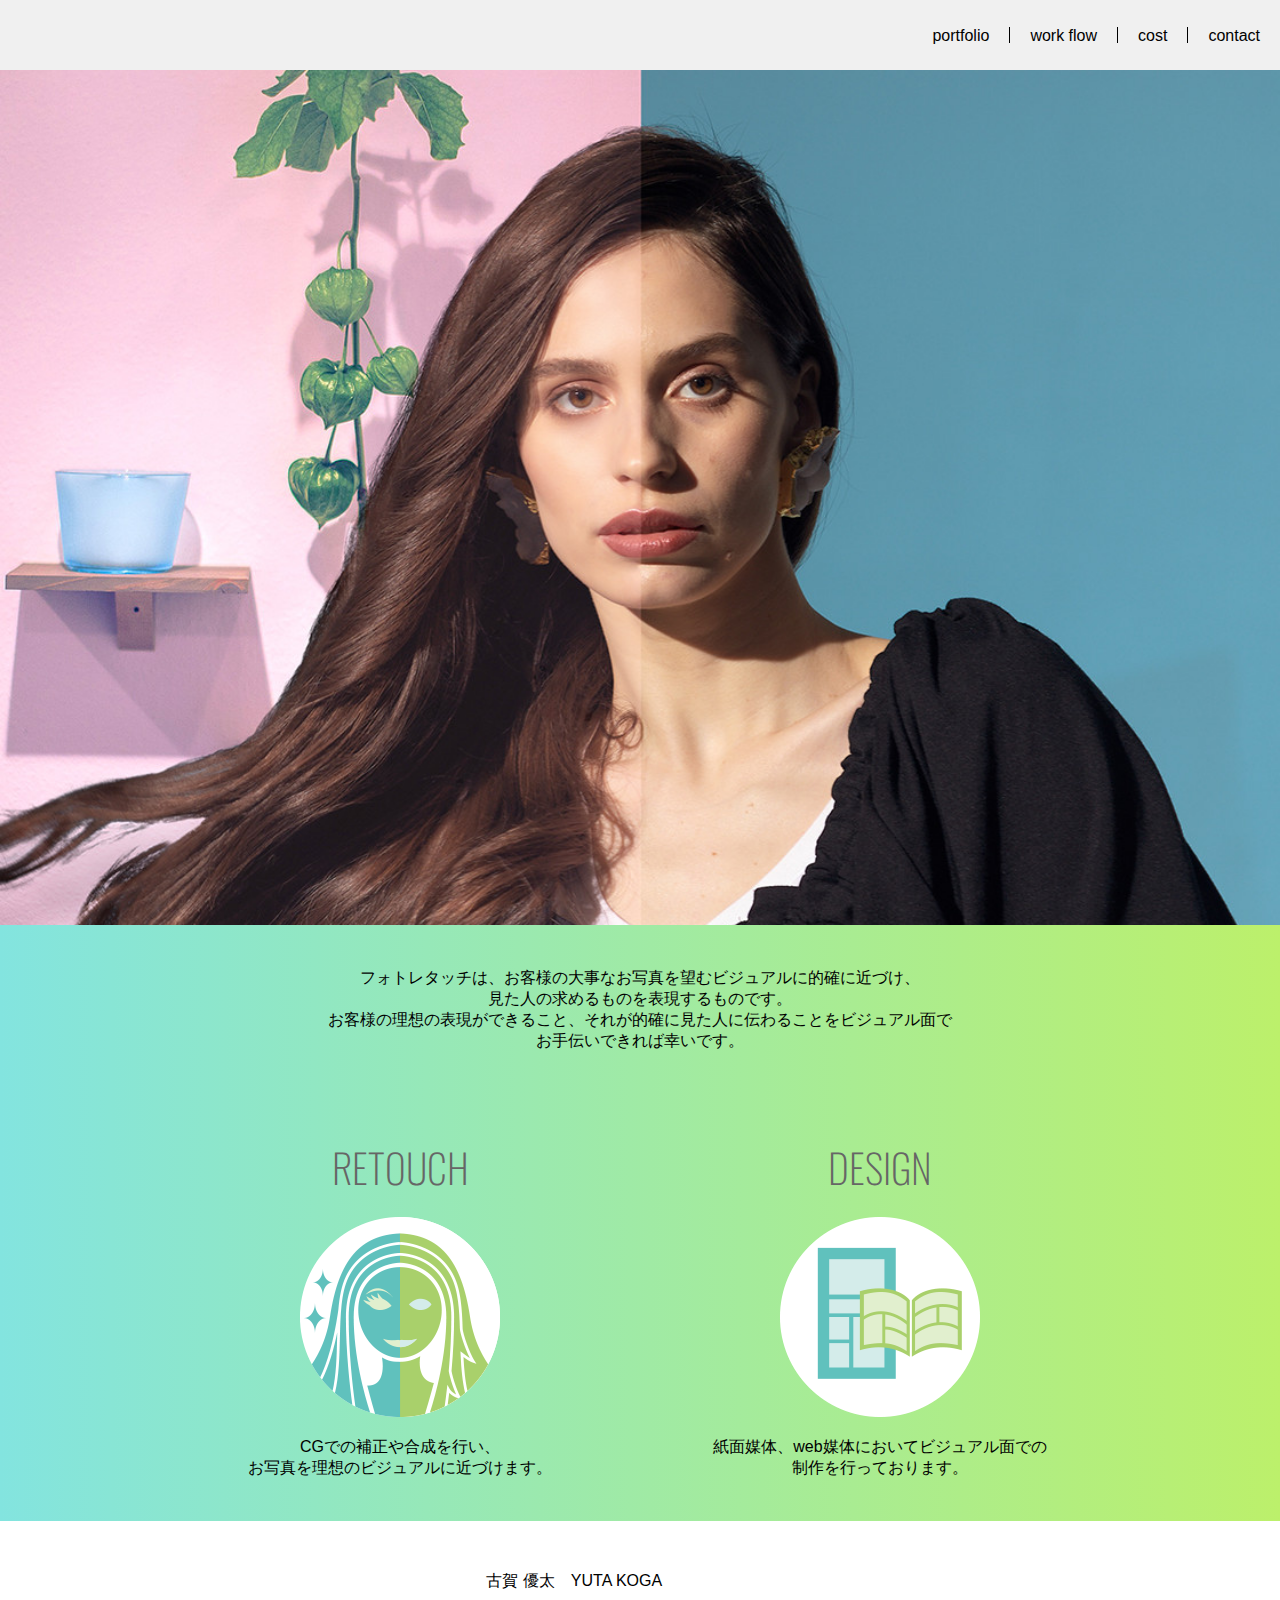
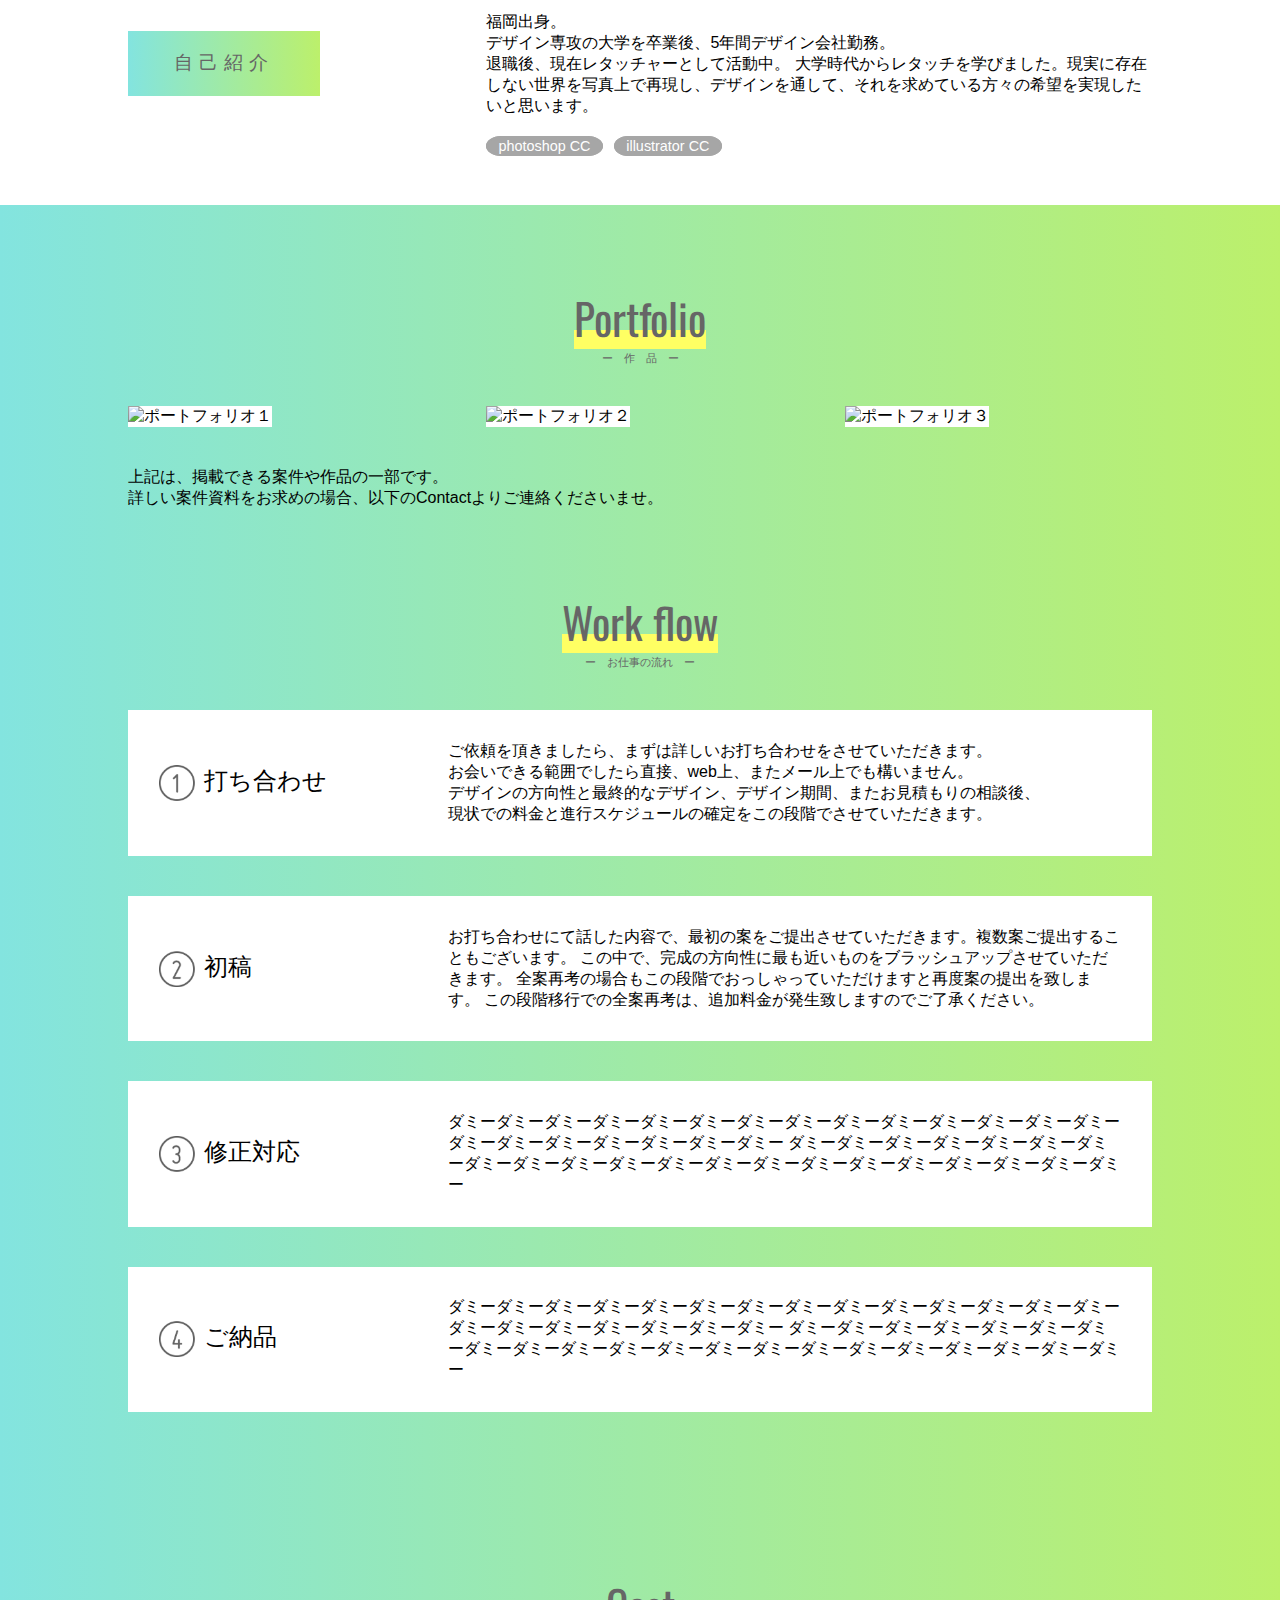
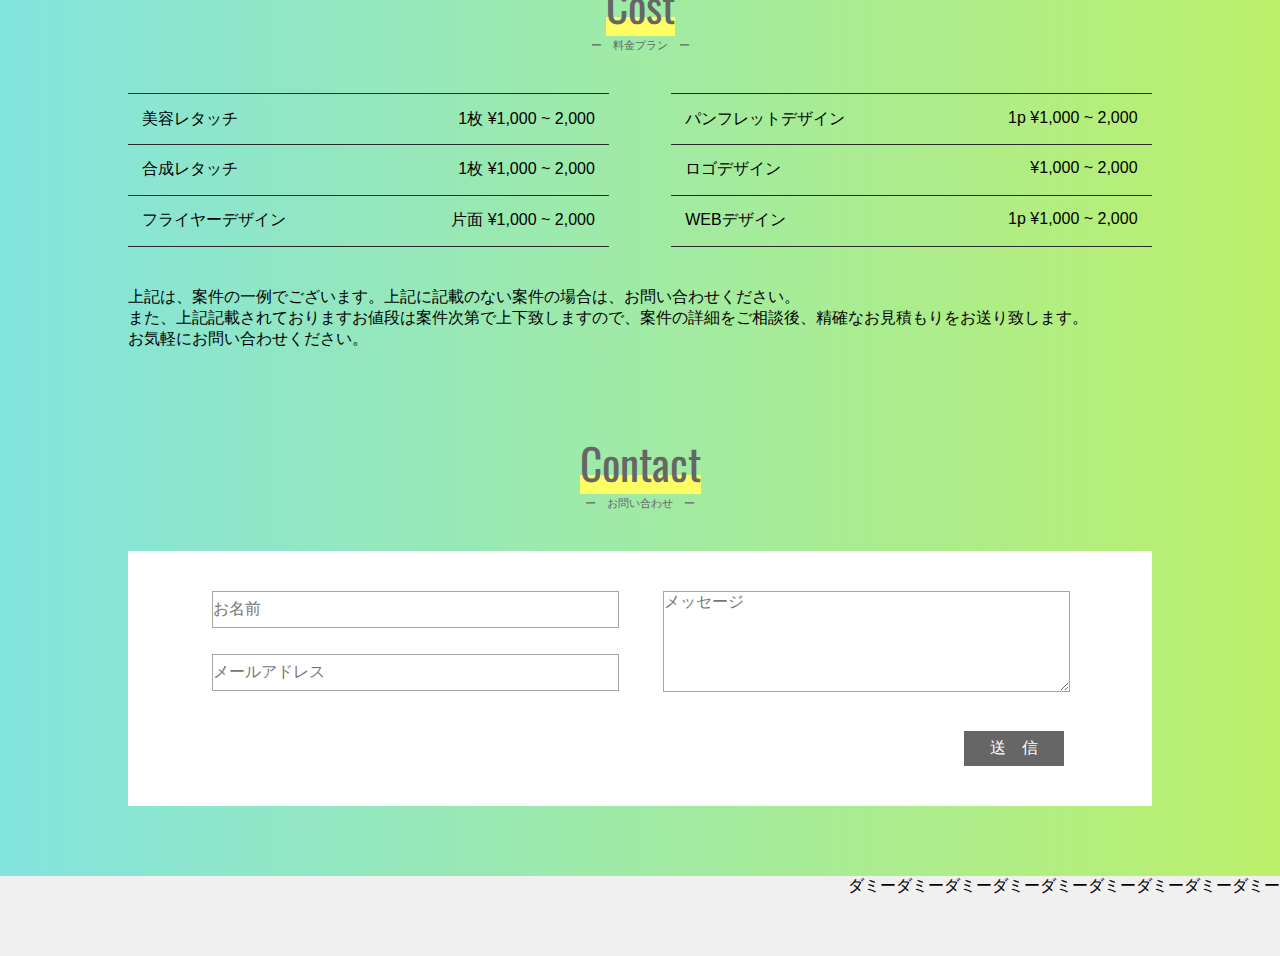
==== design_web_site/index.html @ dbab1c3d "フォントを游ゴシックに変更、丸付き数字を画像に変更" ====
<!DOCTYPE html>
<html lang="en">

<head>
    <meta charset="UTF-8">
    <meta name="viewport" content="width=device-width, initial-scale=1.0">
    <meta http-equiv="X-UA-Compatible" content="ie=edge">
    <meta name="description" content="サイトの説明を入れる">
    <meta name="keywords" content="キーワードをカンマ区切りで">
    <!--CSS-->
    <link rel="stylesheet" type="text/css" href="css/common.css">
    <link rel="stylesheet" type="text/css" href="css/forsp.css" media="(max-width: 735px)">
    <link rel="stylesheet" type="text/css" href="css/forpc.css" media="(min-width: 736px)">
    <!--メールフォーム用CSS-->
    <link rel="stylesheet" type="text/css" href="css/mailform/reset.css" />
    <link rel="stylesheet" type="text/css" href="css/mailform/style.css" />
    <link rel="stylesheet" type="text/css" href="css/mailform/mailform.css" />

    <title>Yuta Koga Design Web Site</title>
</head>

<body>
    <div id="page_box">
        <header>
            <nav>
                <ul>
                    <!--<li><a href="./">TOP</a></li>-->
                    <li><a href="#portfolio">portfolio</a></li>
                    <li><a href="#workflow">work flow</a></li>
                    <li><a href="#cost">cost</a></li>
                    <li><a href="#contact">contact</a></li>
                </ul>
            </nav>
        </header>

        <div id="main_visual">
        </div>

        <main class="contents">
            <div id="about">
                フォトレタッチは、お客様の大事なお写真を<br class="br-sp" />望むビジュアルに的確に近づけ、<br />
                見た人の求めるものを表現するものです。 <br />
                お客様の理想の表現ができること、<br class="br-sp" />それが的確に見た人に伝わることをビジュアル面で<br />
                お手伝いできれば幸いです。
            </div>
            <div id="retouch">
                <div>
                    <h1>RETOUCH</h1>
                    <img class="h2_icon_img" src="./data/img/icon_retouch.png" alt="RETOUCHのアイコンマーク" title="RETOUCH">
                    <p>CGでの補正や合成を行い、<br />お写真を理想のビジュアルに<br class="br-sp" />近づけます。</p>
                </div>
            </div>
            <div id="design">
                <div>
                    <h1>DESIGN</h1>
                    <img class="h2_icon_img" src="./data/img/icon_design.png" alt="DESIGNのアイコンマーク" title="DESIGN">
                    <p>紙面媒体、web媒体において<br class="br-sp" />ビジュアル面での<br />制作を行っております。</p>
                </div>
            </div>
            <div id="self_introduction">
                <div class="likeh2">
                    <h2>自己紹介</h2>
                </div>
                <div class="explanatory_text">
                    <h3>古賀 優太　YUTA KOGA</h3>
                    <p>
                        福岡出身。<br />
                        デザイン専攻の大学を卒業後、5年間デザイン会社勤務。<br />
                        退職後、現在レタッチャーとして活動中。 大学時代からレタッチを学びました。現実に存在しない世界を写真上で再現し、デザインを通して、それを求めている方々の希望を実現したいと思います。
                    </p>
                    <span class="skill">photoshop CC</span>
                    <span class="skill">illustrator CC</span>
                </div>
            </div>
        </main>

        <article class="contents" id="portfolio">
            <h1><span class="marker">Portfolio</span></h1>
            <p class="article_description">ー　作　品　ー</p>

            <div id="portfolio_image">
                <div class="img_box"><img src="./data/img/portfolio/thumbnail/sample.png" alt="ポートフォリオ１" title="ポートフォリオサムネイル１"></div>
                <div class="img_box"><img src="./data/img/portfolio/thumbnail/sample.png" alt="ポートフォリオ２" title="ポートフォリオサムネイル２"></div>
                <div class="img_box"><img src="./data/img/portfolio/thumbnail/sample.png" alt="ポートフォリオ３" title="ポートフォリオサムネイル３"></div>
            </div>

            <p>
                上記は、掲載できる案件や作品の一部です。<br />
                詳しい案件資料をお求めの場合、以下のContactよりご連絡くださいませ。
            </p>
        </article>

        <article class="contents" id="workflow">
            <h1><span class="marker">Work flow</span></h1>
            <p class="article_description">ー　お仕事の流れ　ー</p>

            <dl>
                <div class="work_flow_stage">
                    <dd><img src="./data/img/mark1.png" alt="１">打ち合わせ</dd>
                    <dt>
                        ご依頼を頂きましたら、まずは詳しいお打ち合わせをさせていただきます。<br />
                        お会いできる範囲でしたら直接、web上、またメール上でも構いません。<br />
                        デザインの方向性と最終的なデザイン、デザイン期間、またお見積もりの相談後、<br />
                        現状での料金と進行スケジュールの確定をこの段階でさせていただきます。
                    </dt>
                </div>
                <div class="work_flow_stage">
                    <dd><img src="./data/img/mark2.png" alt="2">初稿</dd>
                    <dt>
                        お打ち合わせにて話した内容で、最初の案をご提出させていただきます。複数案ご提出することもございます。
                        この中で、完成の方向性に最も近いものをブラッシュアップさせていただきます。
                        全案再考の場合もこの段階でおっしゃっていただけますと再度案の提出を致します。
                        この段階移行での全案再考は、追加料金が発生致しますのでご了承ください。
                    </dt>
                </div>
                <div class="work_flow_stage">
                    <dd><img src="./data/img/mark3.png" alt="3">修正対応</dd>
                    <dt>
                        ダミーダミーダミーダミーダミーダミーダミーダミーダミーダミーダミーダミーダミーダミーダミーダミーダミーダミーダミーダミーダミー
                        ダミーダミーダミーダミーダミーダミーダミーダミーダミーダミーダミーダミーダミーダミーダミーダミーダミーダミーダミーダミーダミー
                    </dt>
                </div>
                <div class="work_flow_stage">
                    <dd><img src="./data/img/mark4.png" alt="4">ご納品</dd>
                    <dt>
                        ダミーダミーダミーダミーダミーダミーダミーダミーダミーダミーダミーダミーダミーダミーダミーダミーダミーダミーダミーダミーダミー
                        ダミーダミーダミーダミーダミーダミーダミーダミーダミーダミーダミーダミーダミーダミーダミーダミーダミーダミーダミーダミーダミー
                    </dt>
                </div>
            </dl>
        </article>

        <article class="contents" id="cost">
            <h1><span class="marker">Cost</span></h1>
            <p class="article_description">ー　料金プラン　ー</p>
            <dl>
                <div id="plans_first_half">
                    <div class="plan">
                        <dd>美容レタッチ</dd>
                        <dt>1枚 ¥1,000 ~ 2,000</dt>
                    </div>
                    <div class="plan">
                        <dd>合成レタッチ</dd>
                        <dt>1枚 ¥1,000 ~ 2,000</dt>
                    </div>
                    <div class="plan">
                        <dd>フライヤーデザイン</dd>
                        <dt>片面 ¥1,000 ~ 2,000</dt>
                    </div>
                </div>
                <div id="plans_latter_half">
                    <div class="plan">
                        <dd>パンフレットデザイン</dd>
                        <dt>1p ¥1,000 ~ 2,000</dt>
                    </div>
                    <div class="plan">
                        <dd>ロゴデザイン</dd>
                        <dt>¥1,000 ~ 2,000</dt>
                    </div>
                    <div class="plan">
                        <dd>WEBデザイン</dd>
                        <dt>1p ¥1,000 ~ 2,000</dt>
                    </div>
                </div>
            </dl>
            <p>
                上記は、案件の一例でございます。上記に記載のない案件の場合は、お問い合わせください。<br />
                また、上記記載されておりますお値段は案件次第で上下致しますので、案件の詳細をご相談後、精確なお見積もりをお送り致します。<br />
                お気軽にお問い合わせください。
            </p>


        </article>

        <article class="contents" id="contact">
            <h1><span class="marker">Contact</span></h1>
            <p class="article_description">ー　お問い合わせ　ー</p>

            <form action="php/mailform.php" method="post" id="mail_form">
                <dl>
                    <div class="inquirer">
                        <dt>お名前<span>Your Name</span></dt>
                        <dd class="required" id="contact_dd_name_1">
                            <input type="text" id="name_1" name="name_1" value="" placeholder="お名前" /> <!-- <input type="text" id="name_2" name="name_2" value="" /> -->
                        </dd>

                        <dt>メールアドレス<span>Mail Address</span></dt>
                        <dd class="required" id="contact_dd_mail_address">
                            <input type="email" id="mail_address" name="mail_address" value="" placeholder="メールアドレス" />
                        </dd>
                    </div>
                    <div class="inquiry">
                        <dt>お問い合わせの内容<span>Mail Contents</span></dt>
                        <dd class="required" id="contact_dd_mail_contents">
                            <textarea id="mail_contents" name="mail_contents" placeholder="メッセージ"></textarea>
                        </dd>
                    </div>
                </dl>

                <p id="form_submit"><input type="button" id="form_submit_button" value="送　信" /></p>
            </form>

            <script src="//ajax.googleapis.com/ajax/libs/jquery/1.12.2/jquery.min.js"></script>
            <script src="js/mailform-js.php"></script>

        </article>

        <footer>
            ダミーダミーダミーダミーダミーダミーダミーダミーダミー
        </footer>

    </div>

</body>

</html>
---- design_web_site/css/common.css ----
/*
共通css
*/

@charset "utf-8";   
@import url('https://fonts.googleapis.com/css?family=Oswald:300,400');
/*-------------------------------------------------------
reset
-------------------------------------------------------*/
html,body,header,footer,article,section,nav,aside,main,h1,h2,h3,h4,h5,h6,p,div,ul,ol,li,dl,dt,dd,table,th,td,blockquote,pre,figure {margin: 0; padding: 0;}
header,footer,article,section,nav,aside,main,figure {display: block;}
a {outline: 0; text-decoration: none;}
a:focus,*:focus {outline: none;}
a img {backface-visibility: hidden;}
img {border: 0; outline: 0;}
ul,ol {list-style: none;}
em,address {font-style: normal;}
* h1,* h2,* h3{
    font-weight: normal;
}

body {
    background: rgb(240,240,240);
    font-family: "游ゴシック体", YuGothic, "游ゴシック Medium", "Yu Gothic Medium", "游ゴシック", "Yu Gothic", "メイリオ", sans-serif;
}

header {
    position: fixed;
}

#page_box{
    background: -moz-linear-gradient(left,#83e4df,#bcf06b); 
    background: -webkit-linear-gradient(left, #83e4df,#bcf06b); 
    background: linear-gradient(to right, #83e4df,#bcf06b);
    margin-right: auto;
    margin-left : auto;
    
}

/*------------------------------------------------*/
/* main_visual～自己紹介まで */
/*------------------------------------------------*/
#main_visual{
}


main{
    display: grid;      /* グリッドコンテナを作る */
    align-items: center;
}
main #about{
    grid-row:1/2;
    grid-column:1/3;
    justify-self: center;
    text-align: center;

    /*IE*/
    -ms-grid-row: 1;
    -ms-grid-column: 1;
    -ms-grid-column-span: 2;
    -ms-grid-row-align: center;
}
main #retouch{
    grid-row:2/3;
    grid-column:1/2;
    /*margin-left: 15%;*/
    text-align: center;

    /*IE*/
    -ms-grid-row: 2;
    -ms-grid-column: 1;
	-ms-grid-column-span: 1;
}

main #design{
    grid-row:2/3;
    grid-column:2/3;
    text-align: center;

    /*IE*/
    -ms-grid-row: 2;
    -ms-grid-column: 2;
	-ms-grid-column-span: 1;
}

 main #retouch h1
,main #design h1 {
    font-family: 'Oswald', sans-serif;
    font-weight:lighter;
    text-align: center;
    color: rgb(102,102,102);
}

 main #retouch img
,main #design img {
    display: block;
    margin-top: 20px;
    margin-bottom: 20px;
    margin-left: auto;
    margin-right: auto;
}



main #self_introduction{
    grid-row:3/4;
    grid-column:1/3;    background: rgb(255,255,255);

    /*IE*/
    -ms-grid-row: 3;
    -ms-grid-column: 1;
	-ms-grid-column-span: 2;
}

main #self_introduction h2{
    color: rgb(102,102,102);
    background: -moz-linear-gradient(left,#83e4df,#bcf06b); 
    background: -webkit-linear-gradient(left, #83e4df,#bcf06b); 
    background: linear-gradient(to right, #83e4df,#bcf06b);
    text-align: center;
}   

main #self_introduction .explanatory_text p{
     margin-top: 20px;
     margin-bottom: 20px;
}

.skill{
    font-size: 0.9em;
    margin-right: 0.5em;
    padding-left: 0.7em;
    padding-right: 0.7em;
    color: rgb(255,255,255);
    border-radius: 13%/50%;
    border: 2px solid rgb(166,166,166);
    background: rgb(166,166,166);
}

/*------------------------------------------------*/
/* Portfolio～Contact */
/*------------------------------------------------*/
/* 見出し */
article h1, .article_description{
    font-family: 'Oswald', "游ゴシック体", YuGothic, "游ゴシック Medium", "Yu Gothic Medium", "游ゴシック", "Yu Gothic", sans-serif;
    text-align: center;
    color: rgb(102,102,102);
}
article h1{
    margin-top: 80px;
    margin-bottom: 0px;
    font-size: 2.7em;
}
.article_description{
    margin-top: 0px;
    margin-bottom: 40px;
    font-size: 0.7em;
}
.marker{
    background: linear-gradient(transparent 70%, rgb(255,255,99) 0%);
}

/* Portfolio */
#portfolio_image {
    margin-top: 40px;
    margin-bottom: 40px;
}


#portfolio_image img{
    /*イメージが正方形でなくてもおさまるように*/
    width:auto;
    height:auto;
    max-width:100%;
    max-height:100%;
    background: rgb(255,255,255);
}

/* Work flow */
.work_flow_stage{
    background: rgb(256,256,256);
}


article#workflow dl{
    display: flex;
    flex-direction: column;
    flex-wrap: nowrap;
    margin-top: 40px;
    margin-bottom: 40px;
}

article#workflow dl div.work_flow_stage{
    /*ここではflexの指定だけ。flex配置方法はpc用とsp用で出し分ける*/
    background: rgb(256,256,256);
    padding: 3%;
    margin-bottom:40px; 
}

/*#workflow dd,#workflow dtはpc用とsp用で出しわける*/
article#workflow dd{
    font-size: 1.5em;
}
/*丸付き数字画像*/
article#workflow dd img{
    height: 1.5em;
    width: 1.5em;
    margin-right: 0.4em;
}




/* Cost */
article#cost dl{
    margin-top: 40px;
    margin-bottom: 40px;
}

article#cost dl div#plans_first_half
,article#cost dl div#plans_latter_half{
    display: flex;
    flex-direction: column;
}


article#cost dl div.plan{
    display: flex;
    flex-direction: row;
    justify-content: space-between;
    padding: 3%;
}


article#cost dd{
    flex-basis: auto;
}

article#cost dt{
    flex-basis: auto;
}


/* Contact */



footer {
     height: 80px;
     width: 100%;
     background: rgb(240,240,240);
     margin-top:70px;
     text-align: right;
}
---- design_web_site/css/forsp.css ----
/*
スマホ用css
*/

@charset "utf-8";

#page_box{
     width: 100%;
}

header {
}

nav ul{
}

nav ul li{
}

 nav ul li a:link
,nav ul li a:visited{
    color: rgb(0, 0, 0);
}
 nav ul li a:hover 
,nav ul li a:active {
    color: rgb(166, 166, 166);
}

.contents{
    /*ページ内リンクの位置調整*/
    margin-top: -30px;
    padding-top: 30px;
}


/*------------------------------------------------*/
/* main_visual～自己紹介まで */
/*------------------------------------------------*/

#main_visual{
    width: 100%;
    background: url("../data/img/mainvisual_sp.jpg") no-repeat center center;
    padding-bottom: calc(100%*619/750);/* calc(100*ImageHeight/ImageWidth)% */
    background-size: 100% auto;}

main{
    /*gridの比率sp用*/
    grid-template-rows: 2fr 3.5fr 5fr;/* 行の髙さの比率 3行*/
    grid-template-columns:1fr 1fr;  /* 列の幅の比率 2列*/
}

 main #retouch h1
,main #design h1 {
    font-size: 1.5em;
}

 main #retouch img
,main #design img {
    width: 65%;
    height: auto;
}


 main #retouch p
,main #design p {
    font-size: 0.9em;
}


main #self_introduction{
     padding-left: 10%; 
     padding-right: 10%;
     padding-top: 50px; 
     padding-bottom: 50px; 
}


.likeh2{
    margin-bottom: 20px;
}
.explanatory_text{
}

main #self_introduction h2{
    margin-right: auto;
    margin-left: auto;
    font-size: 1em;
    width: 6em;
    padding: 0.5em 1em 0.5em 1em ;
    letter-spacing: 0.3em;
}   


/*------------------------------------------------*/
/* Portfolio～Contact */
/*------------------------------------------------*/
article{
    width: 90%;
    margin-right: auto;
    margin-left : auto;
}

/* Portfolio */
#portfolio_image{
}

#portfolio_image .img_box{
    margin-bottom: 5%;
}



/* Work flow */
article#workflow dl div.work_flow_stage{
}
article#workflow dd{
    text-align: center;
    margin-top: 10px;
    margin-bottom: 10px;
}

article#workflow dt{
}


/* Cost */
article#cost dl{
    /*pc用では#plans_first_halfと#plans_latter_halfを横並びにする*/
    flex-direction: row;
    flex-wrap: nowrap;
    justify-content: center;
}

article#cost dl div#plans_latter_half{
    border-bottom: solid 1px rgb(42,42,42);
    width: 100%;
}

article#cost dl div#plans_first_half{
    margin-right: 0%;
}
article#cost dl div#plans_latter_half{
    margin-left: 0%;
}



article#cost dl div.plan{
    border-top: solid 1px rgb(42,42,42);
}

/* Contact */
---- design_web_site/css/forpc.css ----
/*
PC・タブレット用css
*/

@charset "utf-8";

#page_box{
     width: 100%;
}

header {
     height: 100px;
     width: 100%;
}

nav ul{
	display: flex;
    justify-content: flex-end;
    height: 70px;
    background: rgb(240,240,240);
}

nav ul li{
    color: rgb(0, 0, 0);
    padding-left: 20px;
    padding-right: 20px;
    margin-top: auto;
    margin-bottom: auto;
    height: 1em;
    border-right: 1px solid rgb(0, 0, 0);
}

nav ul li:last-child{
	border: none;
}

 nav ul li a:link
,nav ul li a:visited{
    color: rgb(0, 0, 0);
}
 nav ul li a:hover 
,nav ul li a:active {
    color: rgb(166, 166, 166);
}

.contents{
    /*ページ内リンクの位置調整*/
    margin-top: -30px;
    padding-top: 30px;
}

/*sp用改行非表示*/
br.br-sp{
    display: none;
}


/*------------------------------------------------*/
/* main_visual～自己紹介まで */
/*------------------------------------------------*/

#main_visual{
     height: 925px;
     width: 100%;

     background: url("../data/img/mainvisual_pc.jpg") no-repeat center center;
     background-size:cover;/*表示領域を覆う*/

}


main{
    /*gridの比率pc用*/
    grid-template-rows: 3fr 7.5fr 5fr;/* 行の髙さの比率 3行*/
    grid-template-columns:1fr 1fr;  /* 列の幅の比率 2列*/

    /*IE*/
    display: -ms-grid;
    -ms-grid-rows: 3fr 7fr 5fr;/*3行*/
    -ms-grid-columns: 1fr 1fr;/*２列*/
}

 main #retouch h1
,main #design h1 {
    font-size: 2.5em;
}


main #self_introduction{
     display: flex;
     align-items: center;
     padding-left: 10%; 
     padding-right: 10%;
     padding-top: 50px; 
     padding-bottom: 50px; 
}


.likeh2{
    width: 35%;/*左に配置し幅固定*/
}
.explanatory_text{
    flex: 1;/*右に配置し、幅可変*/
}

main #self_introduction h2{
    font-size: 1.2em;
    width: 6em;
    padding: 1em 2em 1em 2em ;
    letter-spacing: 0.3em;
}   


main #design div{   
    margin-right: 25%;
}
main #retouch div{
    margin-left: 25%;
}


/*------------------------------------------------*/
/* Portfolio～Contact */
/*------------------------------------------------*/
article{
    width:80%;
    margin-right: auto;
    margin-left : auto;
}

/* Portfolio */
#portfolio_image{
    /*pc用ではimgを横並びにする*/
    display: flex;
    flex-direction: row;
    justify-content: space-between;
}

#portfolio_image .img_box{
    flex-basis: 30%;
}



/* Work flow */
article#workflow dl div.work_flow_stage{
    /*pc用ではdtとdlは横並びにする*/
    display: flex;
    flex-direction: row;
    flex-wrap: nowrap;
    justify-content: space-between;
    align-items: center;
}
article#workflow dd{
    flex-basis: 30%;
}
article#workflow dd img{
    float: left;
}

article#workflow dt{
    flex-basis: 70%;
}


/* Cost */
article#cost dl{
    /*pc用では#plans_first_halfと#plans_latter_halfを横並びにする*/
    display: flex;
    flex-direction: row;
    flex-wrap: nowrap;
    justify-content: center;
}

article#cost dl div#plans_first_half
,article#cost dl div#plans_latter_half{
    border-bottom: solid 1px rgb(42,42,42);
    width: 50%;
}

article#cost dl div#plans_first_half{
    margin-right: 3%;
}
article#cost dl div#plans_latter_half{
    margin-left: 3%;
}



article#cost dl div.plan{
    border-top: solid 1px rgb(42,42,42);
}

/* Contact */
---- design_web_site/css/mailform/style.css ----
@charset "utf-8";



a:link,
a:visited{
	color : #4040ff;
}

a:hover,
a:active{
	color : #4040ff;
	text-decoration : none;
}




/* --responsive------------------------------------------- */

/* 735pixel start */
@media screen and ( max-width : 735px ){

body{
	font-size : 100%;
}

}
/* 735pixel end */
---- design_web_site/css/mailform/mailform.css ----
@charset "utf-8";

/*--------------------------------------*/
/* dl周りの並びはpc用とsp用で出し分ける
/*--------------------------------------*/
/*sp用は縦並び*/
@media screen and ( max-width : 735px ){

	form#mail_form{
		padding-top: 20px;
		padding-bottom: 20px;
	}

	form#mail_form dl{
		overflow : visible;
	}

	form#mail_form dl dt{
		width : auto;
		float : none;
		text-align : left;
		padding : 10px 0 5px;
		font-weight : bold;
	}

	form#mail_form dl dd{
		float : none;
		padding : 0px 0 15px 0px;
	}

	form#mail_form dl dt span{
		font-weight : normal;
	}


	/* -- for JavaScript ここから -------------------------------------------------------------------------------- */

	form#mail_form dl dt span.required,
	form#mail_form dl dt span.optional{
		margin-right : 1em;
		margin-bottom : 2em;
	}


	/* -- for JavaScript ここまで -------------------------------------------------------------------------------- */

	form#mail_form input[type="text"],
	form#mail_form input[type="email"]{
		margin-top : 0px;
	}

	form#mail_form input#form_submit_button{
		margin: 10px 0 0 auto;
	}
}
/*pc、タブレット用はgrid*/
@media screen and ( min-width: 736px ){

	form#mail_form{
		padding-top: 40px;
		padding-bottom: 40px;
	}

	form#mail_form dl{

		display: grid;      
		grid-template-rows: 1fr 1fr;/*2行*/
		grid-template-columns: 1fr 1fr;/*2列*/

		/*IE*/
		display: -ms-grid;
		-ms-grid-rows: 1fr 1fr;/*2行*/
		-ms-grid-columns: 1fr 1fr;/*2列*/
		
		justify-content: space-around;
		align-content: space-around;
		height: 140px;
	}

	/*問い合わせ者情報*/
	form#mail_form dl div.inquirer{
		width: 90%;
		grid-column:1/2;
		grid-row: 1/3;
		/*IE*/
		-ms-grid-row: 1;
		-ms-grid-column: 1;
		-ms-grid-row-span: 2;
		
		justify-self: center;
		/*下層はflexboxで縦並び*/
		display: flex;
		flex-wrap: nowrap;
		flex-direction: column;
		align-content: space-between;
	}

	/*問い合わせ内容*/
	form#mail_form dl div.inquiry{
		width: 90%;
		grid-column:2/3;
		grid-row: 1/3;
		/*IE*/
		-ms-grid-row: 1;
		-ms-grid-column: 2;
		-ms-grid-row-span: 2;

		justify-self: center;
	}

	form#mail_form dd#contact_dd_name_1
	,form#mail_form dd#contact_dd_mail_address
	{
		height: 50%;
	}

	form#mail_form p#form_submit{
		padding : 0 3% 0 0;
	}
	form#mail_form input#form_submit_button{
		margin: 0 0 0 auto;
	}
}

/*--------------------------------------*/
/* これ以降はpcとsp共通の内容
/*--------------------------------------*/
form#mail_form{
	padding-left: 6%;
	padding-right: 6%;
	background : #ffffff;
}

form#mail_form dl{
	width: 100%;	
}
/*問い合わせ者情報*/
form#mail_form dl div.inquirer{
	height: 90%;
}

/*問い合わせ内容*/
form#mail_form dl div.inquiry{
	height: 90%;
}


form#mail_form dl dd{
	width: 100%;	
	border : none;
}

form#mail_form dd#contact_dd_mail_contents
,form#mail_form textarea#mail_contents{
	width: 100%;	
	height: 99px;	
}

form#mail_form input#form_submit_button{
	display: block;
	width: 100px;
	height: 35px;
}



form#mail_form dl dt{
	display : none;
	/* 見出しとルビは非表示	*/
}

 input::placeholder
,input:-ms-input-placeholder/*IE*/
,input::-ms-input-placeholder/*Edg*/
{
  color: rgb(190, 190, 190);
}

form#mail_form dl dt span{
	display : block;
	font-size : 85%;
	color : #3377ff;
}


/* -- for JavaScript ここから -------------------------------------------------------------------------------- */

form#mail_form dl dt span.required,
form#mail_form dl dt span.optional{
	display : none;
	/*display : inline-block;*/
	float : left;
	color : #ffffff;
	line-height : 1;
	padding : 8px 9px;
	border-radius : 3px;
}


form#mail_form dl dt span.required{
	background : #d9534f;
	border : 1px solid #d43f3a;
}

form#mail_form dl dt span.optional{
	background : #337ab7;
	border : 1px solid #2e6da4;
}


form#mail_form dl dd span.error_blank,
form#mail_form dl dd span.error_format,
form#mail_form dl dd span.error_match{
	display : block;
	color : #ff0000;
	font-size : 80%;
	margin-top : 3px;
}


span.loading{
	width : 50px;
	height : 50px;
	border-radius : 50%;
	border-top : 5px solid rgba( 255, 255, 255, 0.2 );
	border-right : 5px solid rgba( 255, 255, 255, 0.2 );
	border-bottom : 5px solid rgba( 255, 255, 255, 0.2 );
	border-left : 5px solid #ffffff;
	-webkit-transform : translateZ( 0 );
	-ms-transform : translateZ( 0 );
	transform : translateZ( 0 );
	-webkit-animation : load-circle 1.0s linear infinite;
	animation : load-circle 1.0s linear infinite;
	position : absolute;
	top : 50%;
	left : 50%;
	margin-top : -25px;
	margin-left : -25px;
}

@-webkit-keyframes load-circle{
	0%{
		-webkit-transform : rotate( 0deg );
		transform : rotate( 0deg );
	}
	100%{
		-webkit-transform : rotate( 360deg );
		transform : rotate( 360deg );
	}
}

@keyframes load-circle{
	0%{
		-webkit-transform : rotate( 0deg );
		transform : rotate( 0deg );
	}
	100%{
		-webkit-transform : rotate( 360deg );
		transform : rotate( 360deg );
	}
}


/* -- for JavaScript ここまで -------------------------------------------------------------------------------- */


form#mail_form input[type="text"],
form#mail_form input[type="email"]
{
	width : 100%;
	height : 35px;
	border : 1px solid rgb(166, 166, 166);
	background : rgb(255, 255, 255);
	-webkit-appearance : none;
	font-size : 100%;
	font-family : inherit;
}

form#mail_form input[type="text"]:focus,
form#mail_form input[type="email"]:focus,
form#mail_form textarea:focus{
	box-shadow : 0px 0px 5px #55ccff;
	border : 1px solid #55ccff;
	background : #ffffff;
}


form#mail_form textarea{
	display : block;
	resize : vertical;
	border : 1px solid rgb(166, 166, 166);
	background : rgb(255, 255, 255);
	-webkit-appearance : none;
	font-size : 100%;
	font-family : inherit;
}


form#mail_form p#form_submit{
	margin : 0 auto;
}

form#mail_form input[type="button"]{
	vertical-align : middle;
	background : rgb(102, 102, 102);
	border : 1px solid rgb(102, 102, 102);
	color : #ffffff;
	font-family : inherit;
	-webkit-appearance : none;
	font-size : 100%;
}

form#mail_form input[type="button"]:hover{
	cursor : pointer;
	background : rgb(166, 166, 166);
	border : 1px solid rgb(166, 166, 166);
}
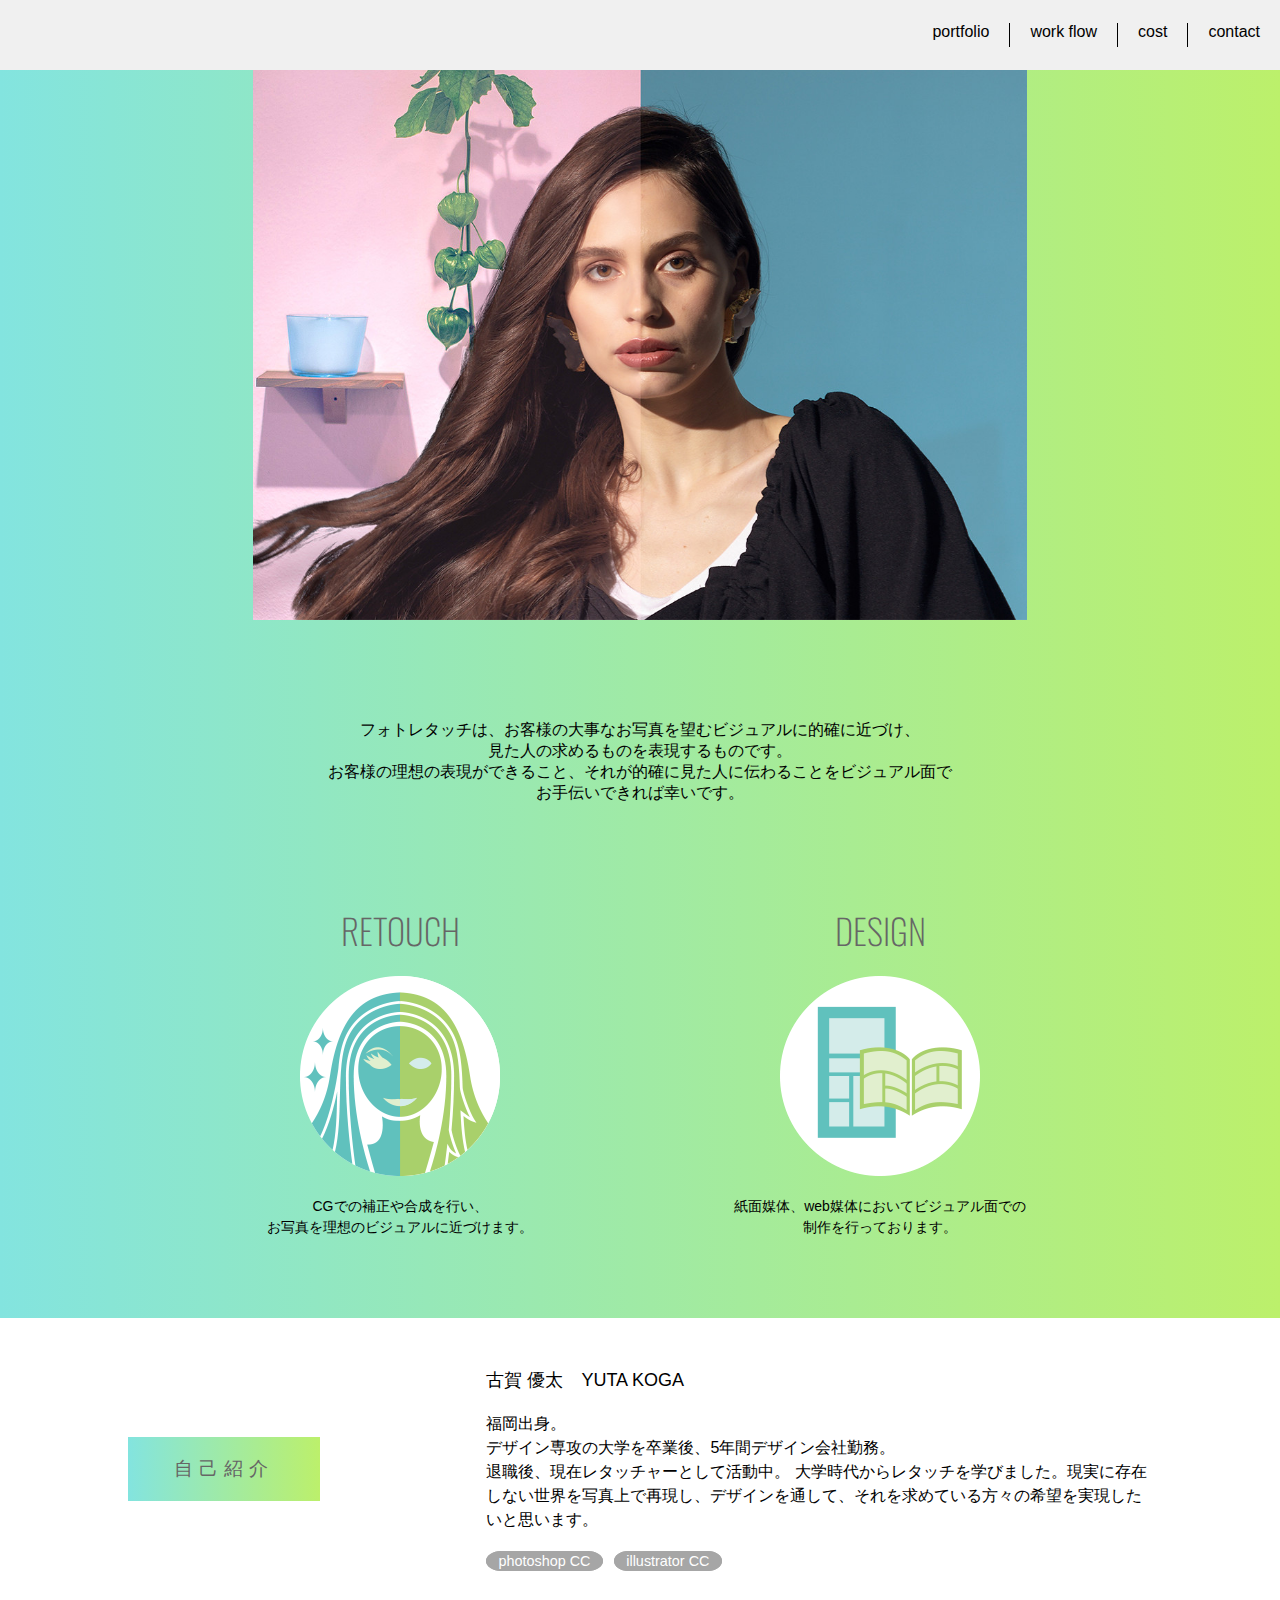
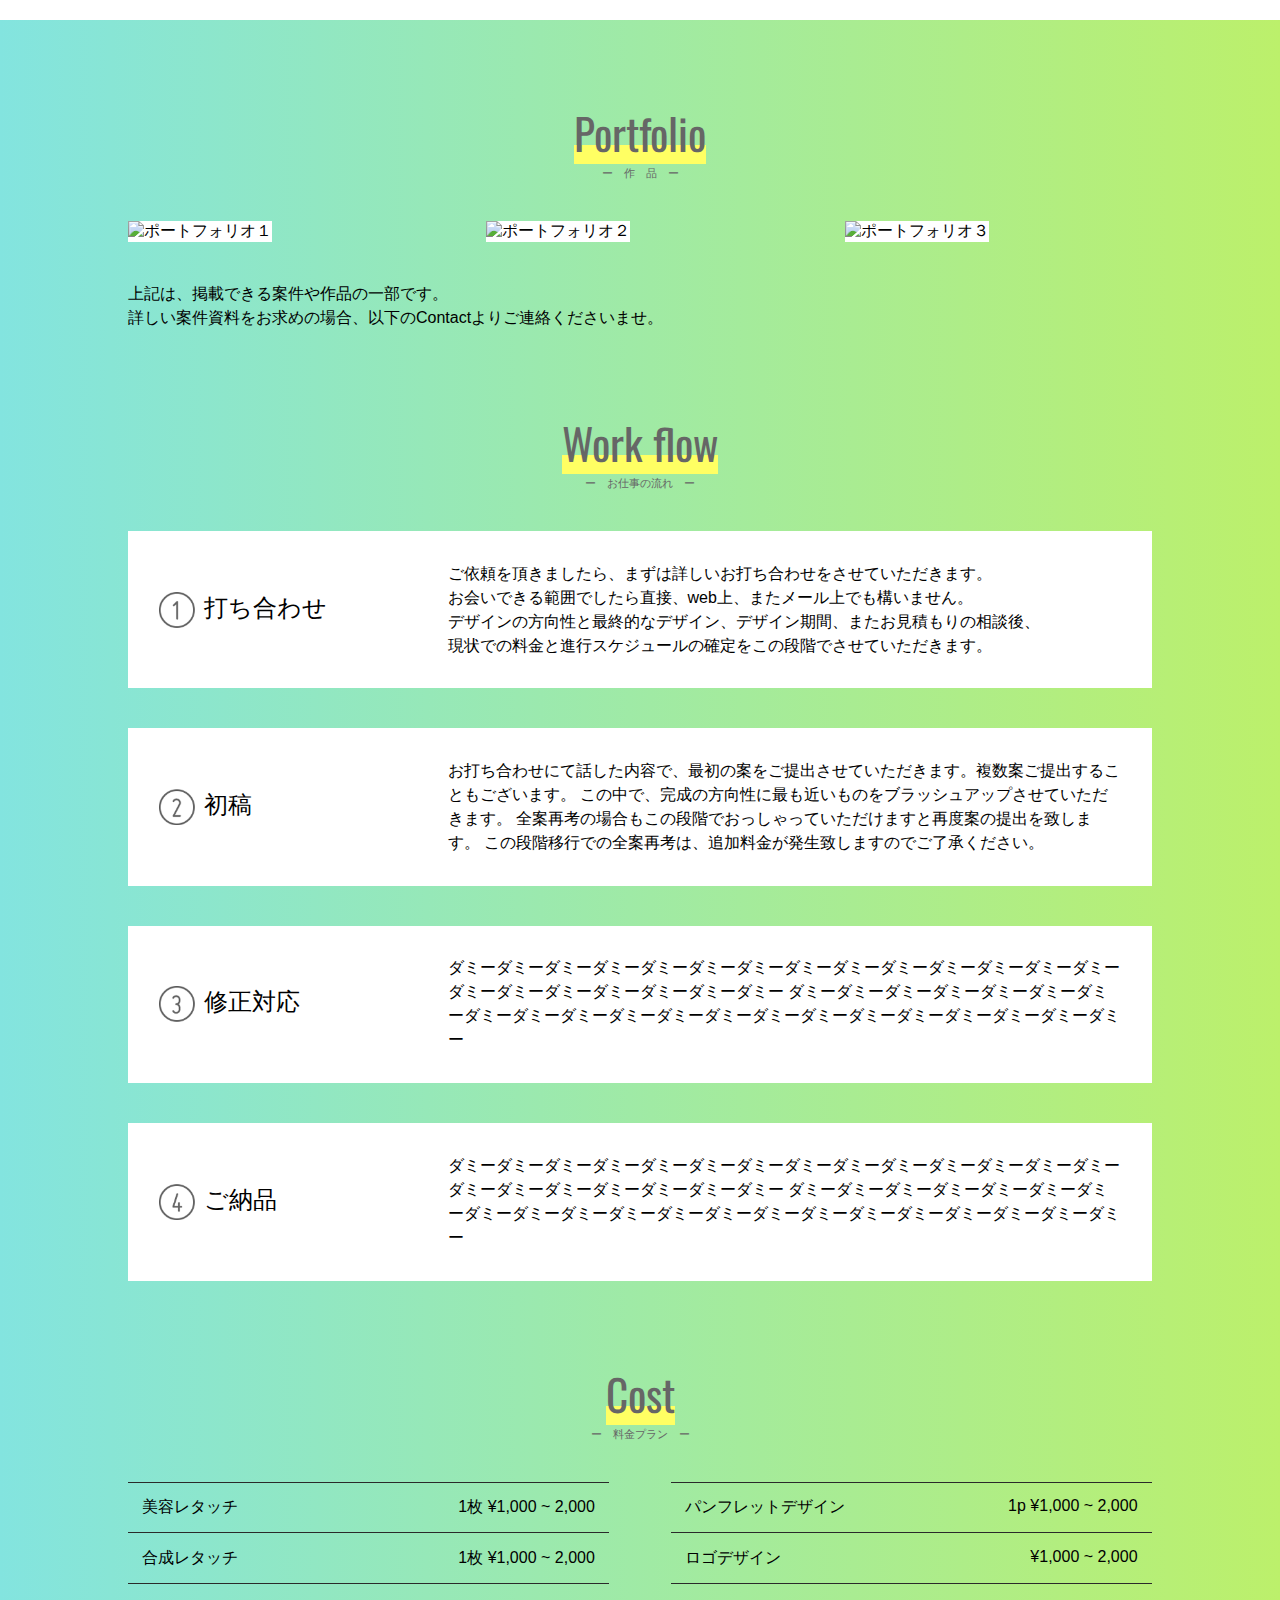
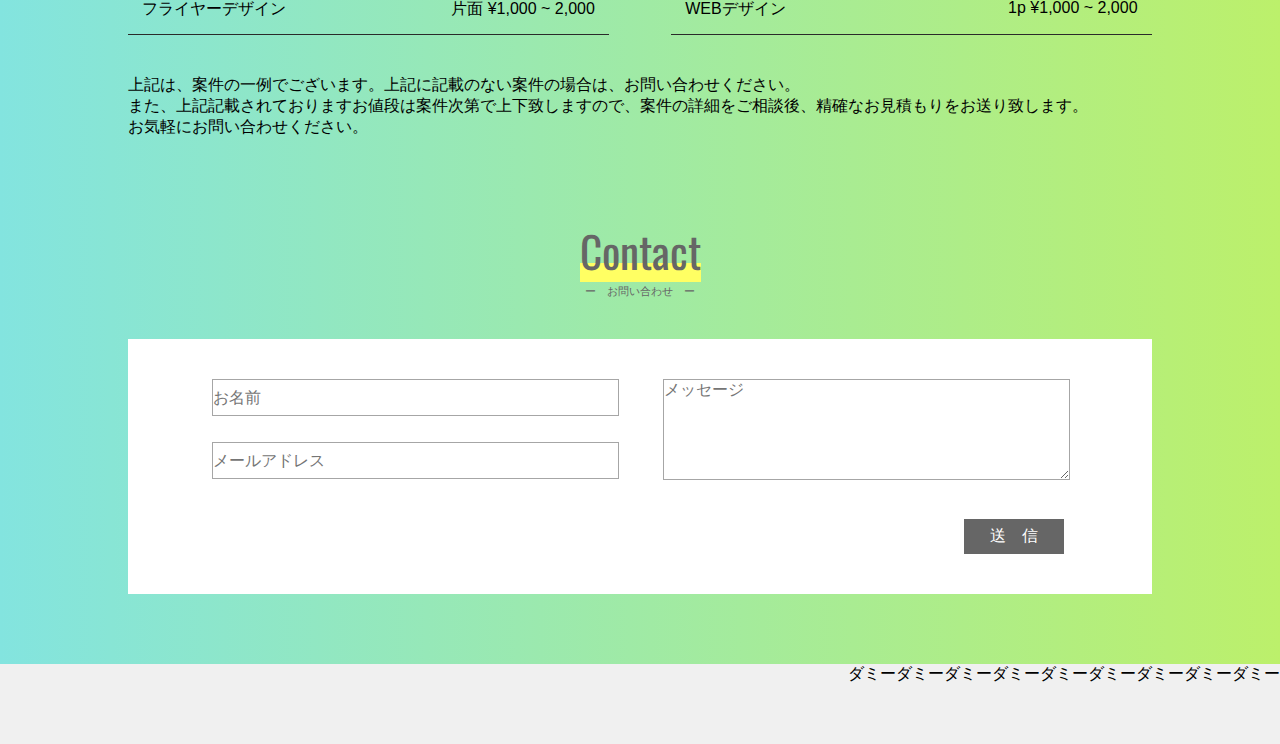
==== commit 8468a017: "ddとdtを入れ替え" ====
--- a/design_web_site/index.html
+++ b/design_web_site/index.html
@@ -16,6 +16,30 @@
     <link rel="stylesheet" type="text/css" href="css/mailform/style.css" />
     <link rel="stylesheet" type="text/css" href="css/mailform/mailform.css" />
 
+    <!-- JS -->
+    <script src="https://ajax.googleapis.com/ajax/libs/jquery/3.1.0/jquery.min.js"></script>
+    <script type="text/javascript">
+        //スマホ用ハンバーガーメニュー
+        $(function () {
+            //スマホの場合だけ
+            if (window.matchMedia('(max-width: 735px)').matches) {
+                $('.Toggle').click(function () {
+                    $(this).toggleClass('opened');
+
+                    if ($(this).hasClass('opened')) {
+                        $('nav').addClass('opened');　 //クラスを付与
+                    } else {
+                        $('nav').removeClass('opened'); //クラスを外す
+                    }
+                });
+                //メニュークリック後イベント時にもう１度Toggleクリック（メニューを閉じる）
+                $('nav a[href]').on('click', function (event) {
+                    $('.Toggle').trigger('click');
+                });
+            };
+        });
+    </script>
+
     <title>Yuta Koga Design Web Site</title>
 </head>
 
@@ -31,6 +55,12 @@
                     <li><a href="#contact">contact</a></li>
                 </ul>
             </nav>
+            <!-- ハンバーガーメニュー -->
+            <div class="Toggle">
+                <span></span>
+                <span></span>
+                <span></span>
+            </div>
         </header>
 
         <div id="main_visual">
@@ -96,36 +126,36 @@
 
             <dl>
                 <div class="work_flow_stage">
-                    <dd><img src="./data/img/mark1.png" alt="１">打ち合わせ</dd>
-                    <dt>
+                    <dt><img src="./data/img/mark1.png" alt="１">打ち合わせ</dt>
+                    <dd>
                         ご依頼を頂きましたら、まずは詳しいお打ち合わせをさせていただきます。<br />
                         お会いできる範囲でしたら直接、web上、またメール上でも構いません。<br />
                         デザインの方向性と最終的なデザイン、デザイン期間、またお見積もりの相談後、<br />
                         現状での料金と進行スケジュールの確定をこの段階でさせていただきます。
-                    </dt>
-                </div>
-                <div class="work_flow_stage">
-                    <dd><img src="./data/img/mark2.png" alt="2">初稿</dd>
-                    <dt>
+                    </dd>
+                </div>
+                <div class="work_flow_stage">
+                    <dt><img src="./data/img/mark2.png" alt="2">初稿</dt>
+                    <dd>
                         お打ち合わせにて話した内容で、最初の案をご提出させていただきます。複数案ご提出することもございます。
                         この中で、完成の方向性に最も近いものをブラッシュアップさせていただきます。
                         全案再考の場合もこの段階でおっしゃっていただけますと再度案の提出を致します。
                         この段階移行での全案再考は、追加料金が発生致しますのでご了承ください。
-                    </dt>
-                </div>
-                <div class="work_flow_stage">
-                    <dd><img src="./data/img/mark3.png" alt="3">修正対応</dd>
-                    <dt>
-                        ダミーダミーダミーダミーダミーダミーダミーダミーダミーダミーダミーダミーダミーダミーダミーダミーダミーダミーダミーダミーダミー
-                        ダミーダミーダミーダミーダミーダミーダミーダミーダミーダミーダミーダミーダミーダミーダミーダミーダミーダミーダミーダミーダミー
-                    </dt>
-                </div>
-                <div class="work_flow_stage">
-                    <dd><img src="./data/img/mark4.png" alt="4">ご納品</dd>
-                    <dt>
-                        ダミーダミーダミーダミーダミーダミーダミーダミーダミーダミーダミーダミーダミーダミーダミーダミーダミーダミーダミーダミーダミー
-                        ダミーダミーダミーダミーダミーダミーダミーダミーダミーダミーダミーダミーダミーダミーダミーダミーダミーダミーダミーダミーダミー
-                    </dt>
+                    </dd>
+                </div>
+                <div class="work_flow_stage">
+                    <dt><img src="./data/img/mark3.png" alt="3">修正対応</dt>
+                    <dd>
+                        ダミーダミーダミーダミーダミーダミーダミーダミーダミーダミーダミーダミーダミーダミーダミーダミーダミーダミーダミーダミーダミー
+                        ダミーダミーダミーダミーダミーダミーダミーダミーダミーダミーダミーダミーダミーダミーダミーダミーダミーダミーダミーダミーダミー
+                    </dd>
+                </div>
+                <div class="work_flow_stage">
+                    <dt><img src="./data/img/mark4.png" alt="4">ご納品</dt>
+                    <dd>
+                        ダミーダミーダミーダミーダミーダミーダミーダミーダミーダミーダミーダミーダミーダミーダミーダミーダミーダミーダミーダミーダミー
+                        ダミーダミーダミーダミーダミーダミーダミーダミーダミーダミーダミーダミーダミーダミーダミーダミーダミーダミーダミーダミーダミー
+                    </dd>
                 </div>
             </dl>
         </article>
@@ -136,30 +166,30 @@
             <dl>
                 <div id="plans_first_half">
                     <div class="plan">
-                        <dd>美容レタッチ</dd>
-                        <dt>1枚 ¥1,000 ~ 2,000</dt>
-                    </div>
-                    <div class="plan">
-                        <dd>合成レタッチ</dd>
-                        <dt>1枚 ¥1,000 ~ 2,000</dt>
-                    </div>
-                    <div class="plan">
-                        <dd>フライヤーデザイン</dd>
-                        <dt>片面 ¥1,000 ~ 2,000</dt>
+                        <dt>美容レタッチ</dt>
+                        <dd>1枚 ¥1,000 ~ 2,000</dd>
+                    </div>
+                    <div class="plan">
+                        <dt>合成レタッチ</dt>
+                        <dd>1枚 ¥1,000 ~ 2,000</dd>
+                    </div>
+                    <div class="plan">
+                        <dt>フライヤーデザイン</dt>
+                        <dd>片面 ¥1,000 ~ 2,000</dd>
                     </div>
                 </div>
                 <div id="plans_latter_half">
                     <div class="plan">
-                        <dd>パンフレットデザイン</dd>
-                        <dt>1p ¥1,000 ~ 2,000</dt>
-                    </div>
-                    <div class="plan">
-                        <dd>ロゴデザイン</dd>
-                        <dt>¥1,000 ~ 2,000</dt>
-                    </div>
-                    <div class="plan">
-                        <dd>WEBデザイン</dd>
-                        <dt>1p ¥1,000 ~ 2,000</dt>
+                        <dt>パンフレットデザイン</dt>
+                        <dd>1p ¥1,000 ~ 2,000</dd>
+                    </div>
+                    <div class="plan">
+                        <dt>ロゴデザイン</dt>
+                        <dd>¥1,000 ~ 2,000</dd>
+                    </div>
+                    <div class="plan">
+                        <dt>WEBデザイン</dt>
+                        <dd>1p ¥1,000 ~ 2,000</dd>
                     </div>
                 </div>
             </dl>
--- a/design_web_site/css/common.css
+++ b/design_web_site/css/common.css
@@ -69,7 +69,7 @@
     /*IE*/
     -ms-grid-row: 2;
     -ms-grid-column: 1;
-	-ms-grid-column-span: 1;
+    -ms-grid-column-span: 1;
 }
 
 main #design{
@@ -80,8 +80,14 @@
     /*IE*/
     -ms-grid-row: 2;
     -ms-grid-column: 2;
-	-ms-grid-column-span: 1;
-}
+    -ms-grid-column-span: 1;
+}
+
+ main #retouch
+,main #design {
+    font-size: 0.875em;
+}
+
 
  main #retouch h1
 ,main #design h1 {
@@ -100,6 +106,11 @@
     margin-right: auto;
 }
 
+ main #retouch p
+,main #design p {
+    line-height: 1.5em;
+}
+
 
 
 main #self_introduction{
@@ -118,11 +129,16 @@
     background: -webkit-linear-gradient(left, #83e4df,#bcf06b); 
     background: linear-gradient(to right, #83e4df,#bcf06b);
     text-align: center;
-}   
+}
+
+main #self_introduction h3{
+    font-size: 1.125em;
+}
 
 main #self_introduction .explanatory_text p{
      margin-top: 20px;
      margin-bottom: 20px;
+     line-height: 1.5em;
 }
 
 .skill{
@@ -160,6 +176,10 @@
 }
 
 /* Portfolio */
+#portfolio p {
+    line-height: 1.5em;
+}
+
 #portfolio_image {
     margin-top: 40px;
     margin-bottom: 40px;
@@ -186,7 +206,6 @@
     flex-direction: column;
     flex-wrap: nowrap;
     margin-top: 40px;
-    margin-bottom: 40px;
 }
 
 article#workflow dl div.work_flow_stage{
@@ -196,12 +215,17 @@
     margin-bottom:40px; 
 }
 
+article#workflow dl div.work_flow_stage:last-child{
+    margin-bottom:0; 
+}
+
+
 /*#workflow dd,#workflow dtはpc用とsp用で出しわける*/
-article#workflow dd{
+article#workflow dt{
     font-size: 1.5em;
 }
 /*丸付き数字画像*/
-article#workflow dd img{
+article#workflow dt img{
     height: 1.5em;
     width: 1.5em;
     margin-right: 0.4em;
@@ -231,11 +255,11 @@
 }
 
 
+article#cost dt{
+    flex-basis: auto;
+}
+
 article#cost dd{
-    flex-basis: auto;
-}
-
-article#cost dt{
     flex-basis: auto;
 }
 
--- a/design_web_site/css/forsp.css
+++ b/design_web_site/css/forsp.css
@@ -26,11 +26,111 @@
     color: rgb(166, 166, 166);
 }
 
-.contents{
-    /*ページ内リンクの位置調整*/
-    margin-top: -30px;
-    padding-top: 30px;
-}
+
+
+
+
+/* ----------------- ハンバーガーメニュー用 ここから ----------------- */
+
+/*ナビメニューのスタイルを指定*/
+nav{
+    position: fixed; /*表示位置を固定*/
+    z-index: 2; /*重ね順を変更*/
+    top: 0; /*表示位置を指定*/
+    left: 0; /*表示位置を指定*/
+    background: rgb(0,0,0);
+    color: #000;
+    text-align: center; /*テキストを中央揃え*/
+    width: 100%; /*全幅表示*/
+    transform: translateY(-100%); /*ナビを上に隠す*/
+    transition: all 0.6s; /*アニメーションの時間を指定*/
+}
+
+nav ul{
+    background: rgb(240,240,240);
+    width: 100%;
+    margin: 0 auto;
+    padding: 0;
+}
+
+nav ul li{
+    font-size: 1.1em;
+    list-style-type: none;
+    padding: 0;
+    width: 100%;
+    border-bottom: 1px dotted rgb(0, 0, 0);
+}
+
+nav ul li:last-child{
+    padding-bottom: 0;
+    border-bottom: none; /*最後のメニュー項目のみ下線を消す*/
+}
+
+nav ul li a{
+    display: block; /*クリックできる領域を広げる*/
+    color: #000;
+    padding: 1em 0;
+}
+
+/*トグルボタンが押されたときに付与するクラス*/
+nav.opened{
+    transform: translateY(0%);
+}
+
+/*トグルボタンのスタイルを指定*/
+.Toggle {
+    display: block;
+    position: fixed;    /* bodyに対しての絶対位置指定 */
+    right: 13px;
+    top: 12px;
+    width: 42px;
+    height: 42px;
+    cursor: pointer;
+    z-index: 3;
+}
+ 
+.Toggle span {
+    display: block;
+    position: absolute;
+    width: 30px;
+    border-bottom: solid 3px #000;
+    -webkit-transition: .35s ease-in-out;   /*変化の速度を指定*/
+    -moz-transition: .35s ease-in-out;      /*変化の速度を指定*/
+    transition: .35s ease-in-out;           /*変化の速度を指定*/
+    left: 6px;
+}
+ 
+.Toggle span:nth-child(1) {
+    top: 9px;
+}
+ 
+.Toggle span:nth-child(2) {
+    top: 18px;
+}
+ 
+.Toggle span:nth-child(3) {
+    top: 27px;
+}
+ 
+/* 最初のspanをマイナス45度に */
+.Toggle.opened span:nth-child(1) {
+    top: 18px;
+    left: 6px;
+    -webkit-transform: rotate(-45deg);
+    -moz-transform: rotate(-45deg);
+    transform: rotate(-45deg);
+}
+ 
+/* 2番目と3番目のspanを45度に */
+.Toggle.opened span:nth-child(2),
+.Toggle.opened span:nth-child(3) {
+    top: 18px;
+    -webkit-transform: rotate(45deg);
+    -moz-transform: rotate(45deg);
+    transform: rotate(45deg);
+}
+
+/* ----------------- ハンバーガーメニュー用 ここまで ----------------- */
 
 
 /*------------------------------------------------*/
@@ -113,13 +213,13 @@
 /* Work flow */
 article#workflow dl div.work_flow_stage{
 }
-article#workflow dd{
+article#workflow dt{
     text-align: center;
     margin-top: 10px;
     margin-bottom: 10px;
 }
 
-article#workflow dt{
+article#workflow dd{
 }
 
 
--- a/design_web_site/css/forpc.css
+++ b/design_web_site/css/forpc.css
@@ -14,7 +14,8 @@
 }
 
 nav ul{
-	display: flex;
+    display: flex;
+    align-items: center;
     justify-content: flex-end;
     height: 70px;
     background: rgb(240,240,240);
@@ -26,7 +27,7 @@
     padding-right: 20px;
     margin-top: auto;
     margin-bottom: auto;
-    height: 1em;
+    height: 1.5em;
     border-right: 1px solid rgb(0, 0, 0);
 }
 
@@ -60,24 +61,27 @@
 /*------------------------------------------------*/
 
 #main_visual{
-     height: 925px;
+     background: url("../data/img/mainvisual_pc.jpg") no-repeat center center;
+     background-size:contain;
      width: 100%;
-
-     background: url("../data/img/mainvisual_pc.jpg") no-repeat center center;
-     background-size:cover;/*表示領域を覆う*/
-
+     height:620px;/* 縦幅のサイズを指定  */
 }
 
 
 main{
     /*gridの比率pc用*/
-    grid-template-rows: 3fr 7.5fr 5fr;/* 行の髙さの比率 3行*/
+/*    grid-template-rows: 3fr 7.5fr 5fr; 行の髙さの比率 3行*/
     grid-template-columns:1fr 1fr;  /* 列の幅の比率 2列*/
 
     /*IE*/
     display: -ms-grid;
-    -ms-grid-rows: 3fr 7fr 5fr;/*3行*/
+/*    -ms-grid-rows: 3fr 7fr 5fr;3行*/
     -ms-grid-columns: 1fr 1fr;/*２列*/
+}
+
+main #about{
+    margin-top: 100px;
+    margin-bottom: 100px;
 }
 
  main #retouch h1
@@ -89,6 +93,7 @@
 main #self_introduction{
      display: flex;
      align-items: center;
+     margin-top:80px;
      padding-left: 10%; 
      padding-right: 10%;
      padding-top: 50px; 
@@ -151,15 +156,16 @@
     justify-content: space-between;
     align-items: center;
 }
+article#workflow dt{
+    flex-basis: 30%;
+}
+article#workflow dt img{
+    float: left;
+}
+
 article#workflow dd{
-    flex-basis: 30%;
-}
-article#workflow dd img{
-    float: left;
-}
-
-article#workflow dt{
     flex-basis: 70%;
+    line-height: 1.5em;
 }
 
 
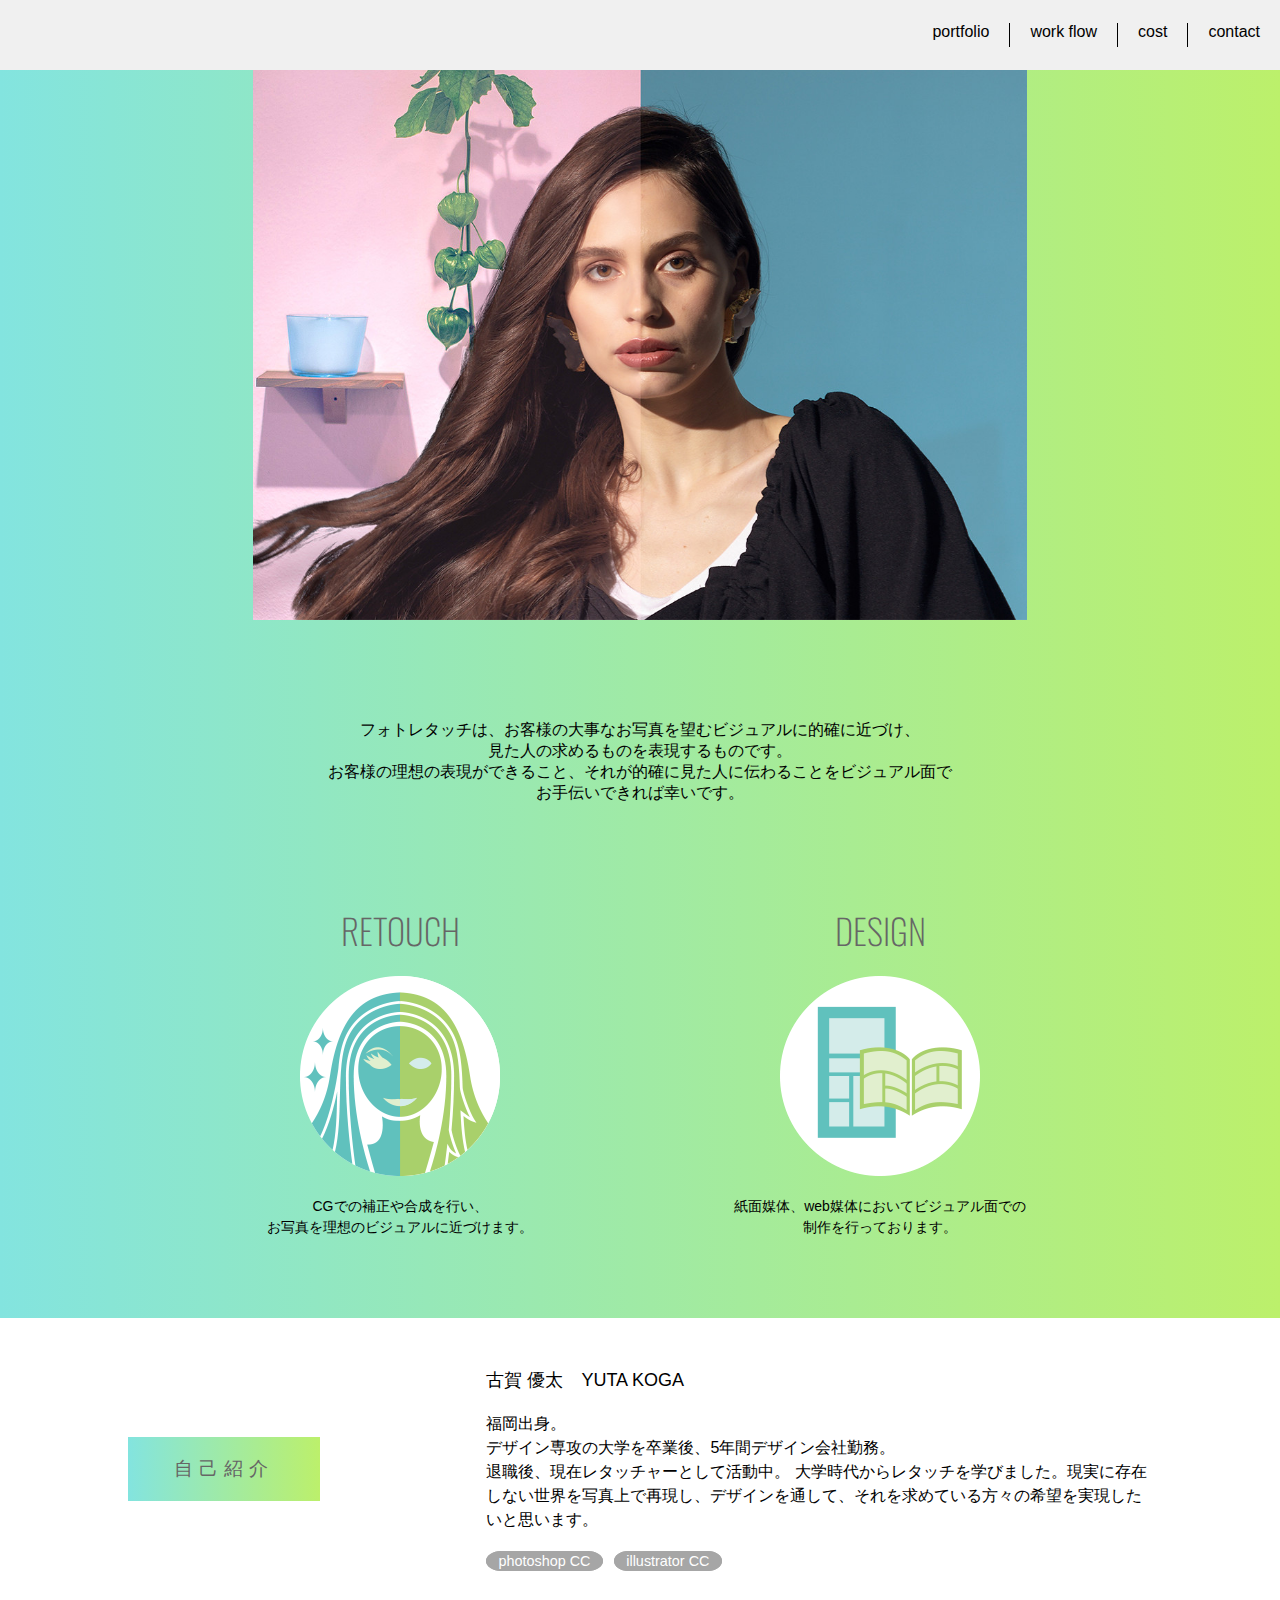
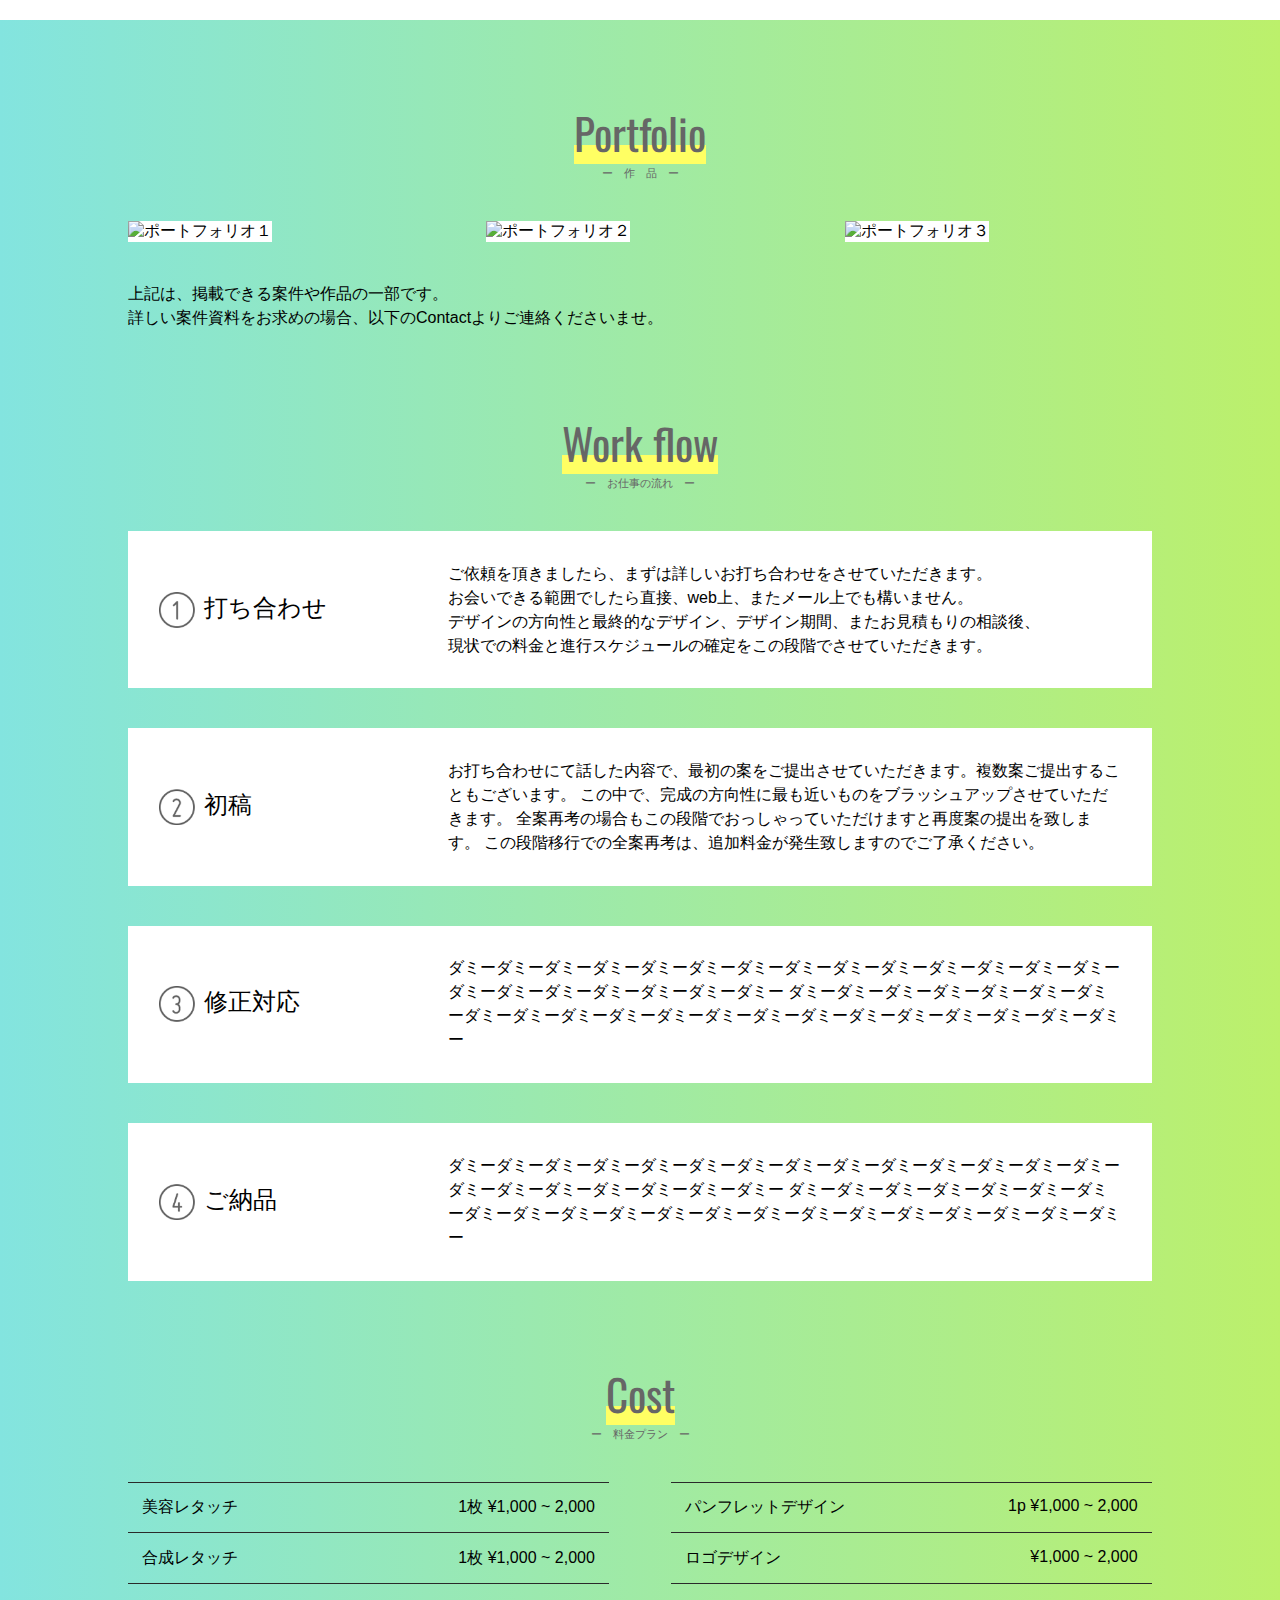
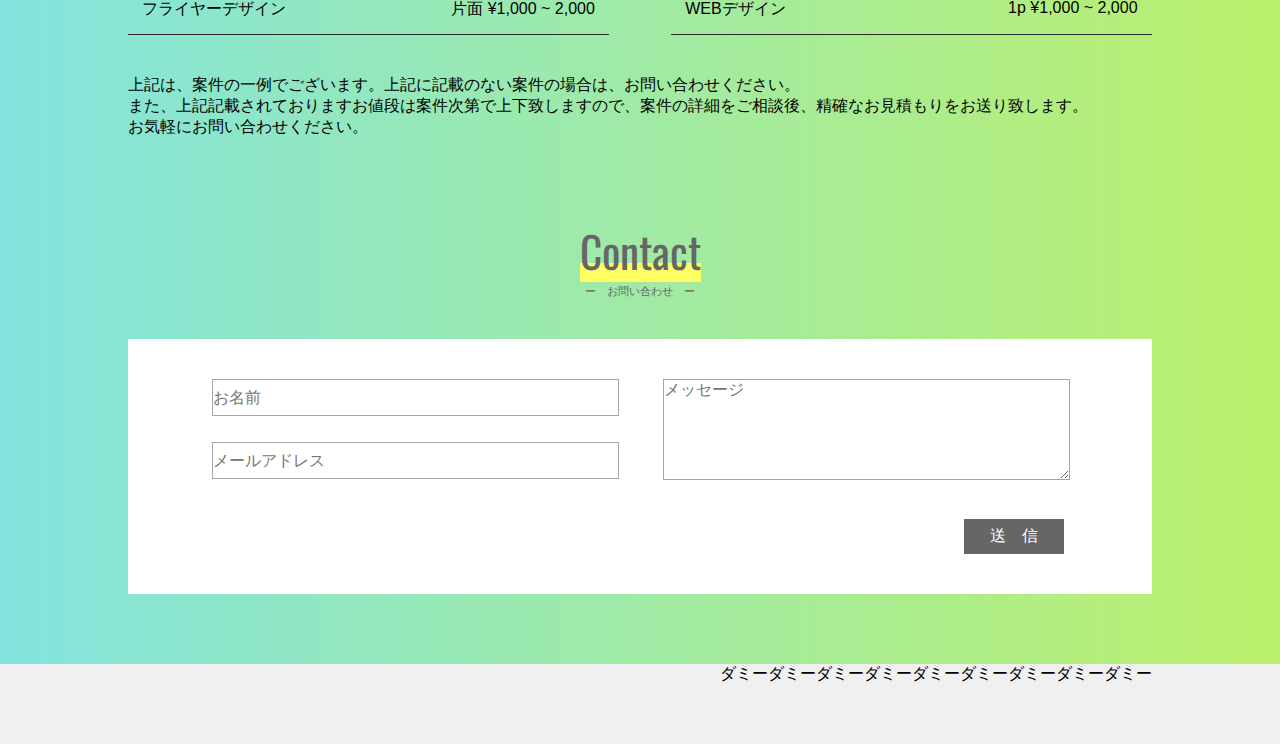
==== commit 19c87821: "フッター内の文字もarticleなどと同じようにページの基本幅に合わせた" ====
--- a/design_web_site/index.html
+++ b/design_web_site/index.html
@@ -236,7 +236,9 @@
         </article>
 
         <footer>
-            ダミーダミーダミーダミーダミーダミーダミーダミーダミー
+            <div>
+                ダミーダミーダミーダミーダミーダミーダミーダミーダミー
+            </div>
         </footer>
 
     </div>
--- a/design_web_site/css/forsp.css
+++ b/design_web_site/css/forsp.css
@@ -191,15 +191,17 @@
 }   
 
 
-/*------------------------------------------------*/
-/* Portfolio～Contact */
-/*------------------------------------------------*/
-article{
+/*ページの基本幅*/
+article,
+footer div{
     width: 90%;
     margin-right: auto;
     margin-left : auto;
 }
 
+/*------------------------------------------------*/
+/* Portfolio～Contact */
+/*------------------------------------------------*/
 /* Portfolio */
 #portfolio_image{
 }
--- a/design_web_site/css/forpc.css
+++ b/design_web_site/css/forpc.css
@@ -124,15 +124,17 @@
 }
 
 
-/*------------------------------------------------*/
-/* Portfolio～Contact */
-/*------------------------------------------------*/
-article{
+/*ページの基本幅*/
+article,
+footer div{
     width:80%;
     margin-right: auto;
     margin-left : auto;
 }
 
+/*------------------------------------------------*/
+/* Portfolio～Contact */
+/*------------------------------------------------*/
 /* Portfolio */
 #portfolio_image{
     /*pc用ではimgを横並びにする*/
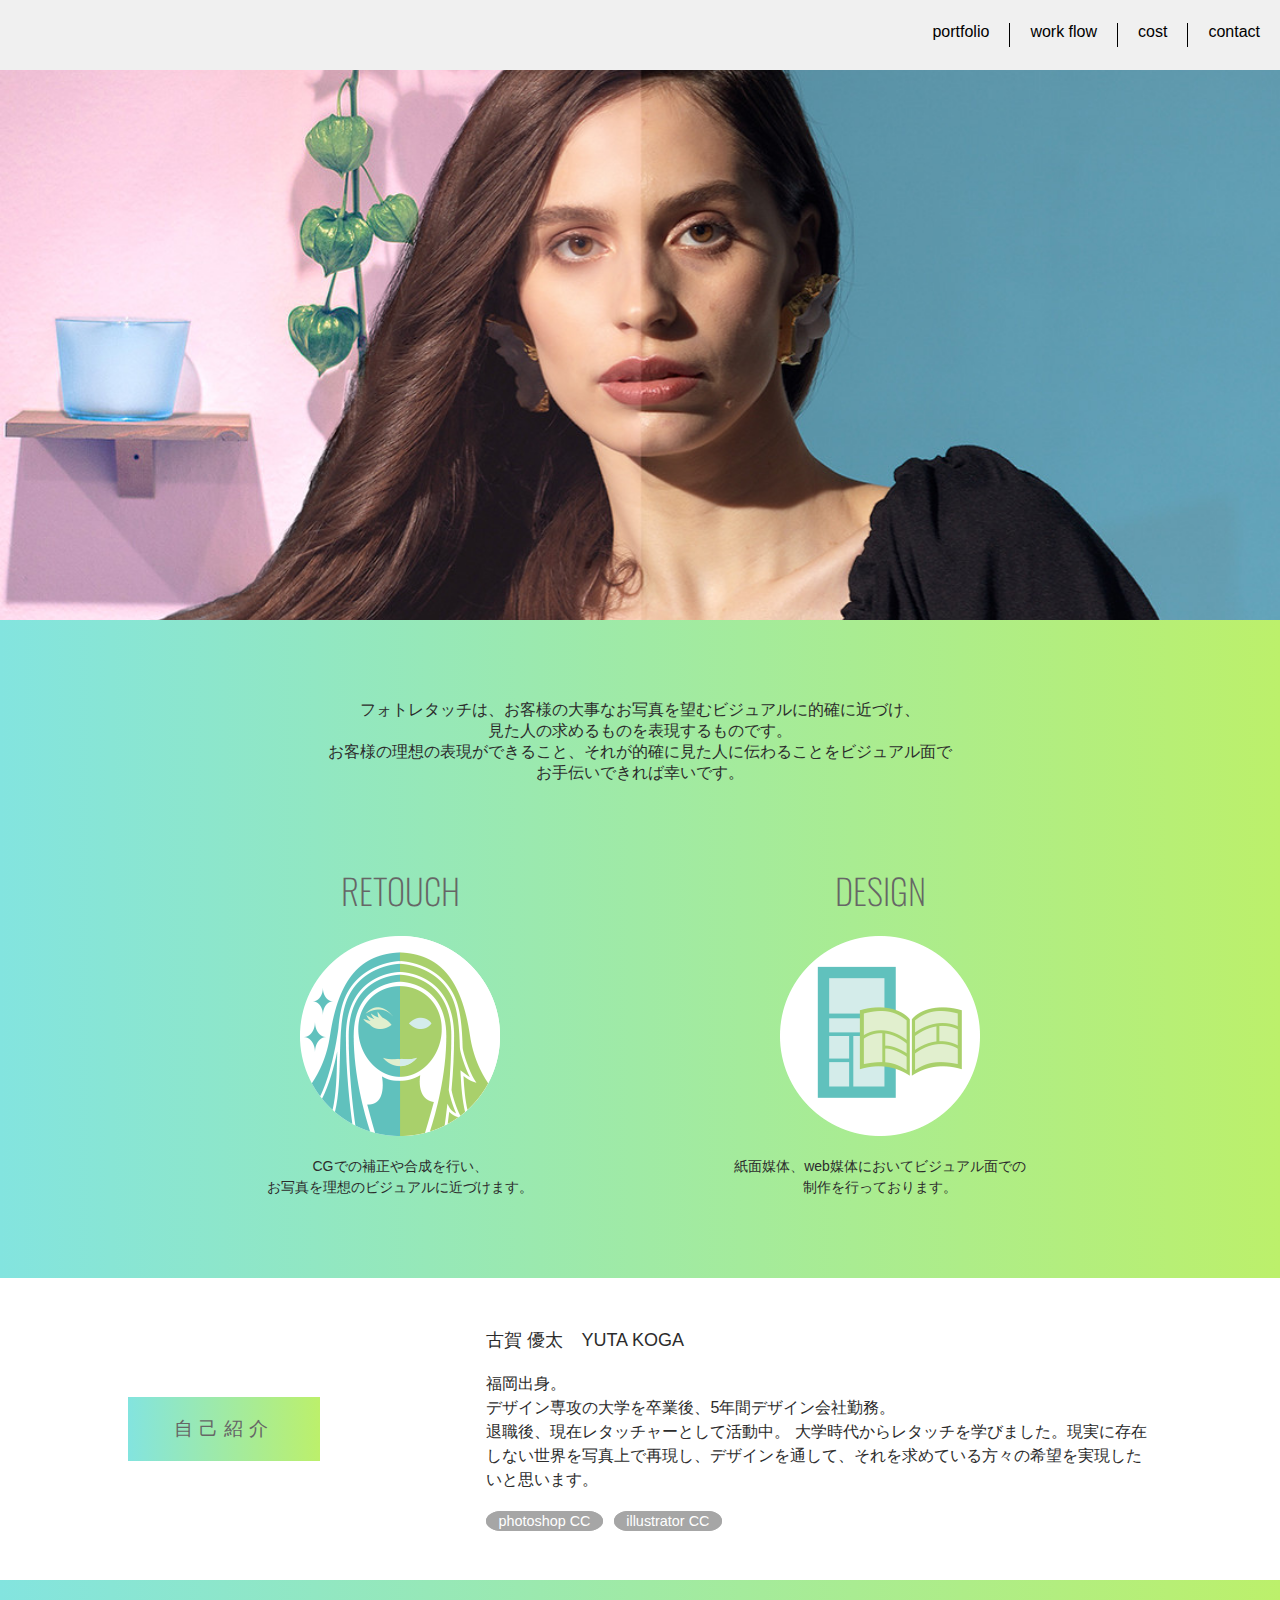
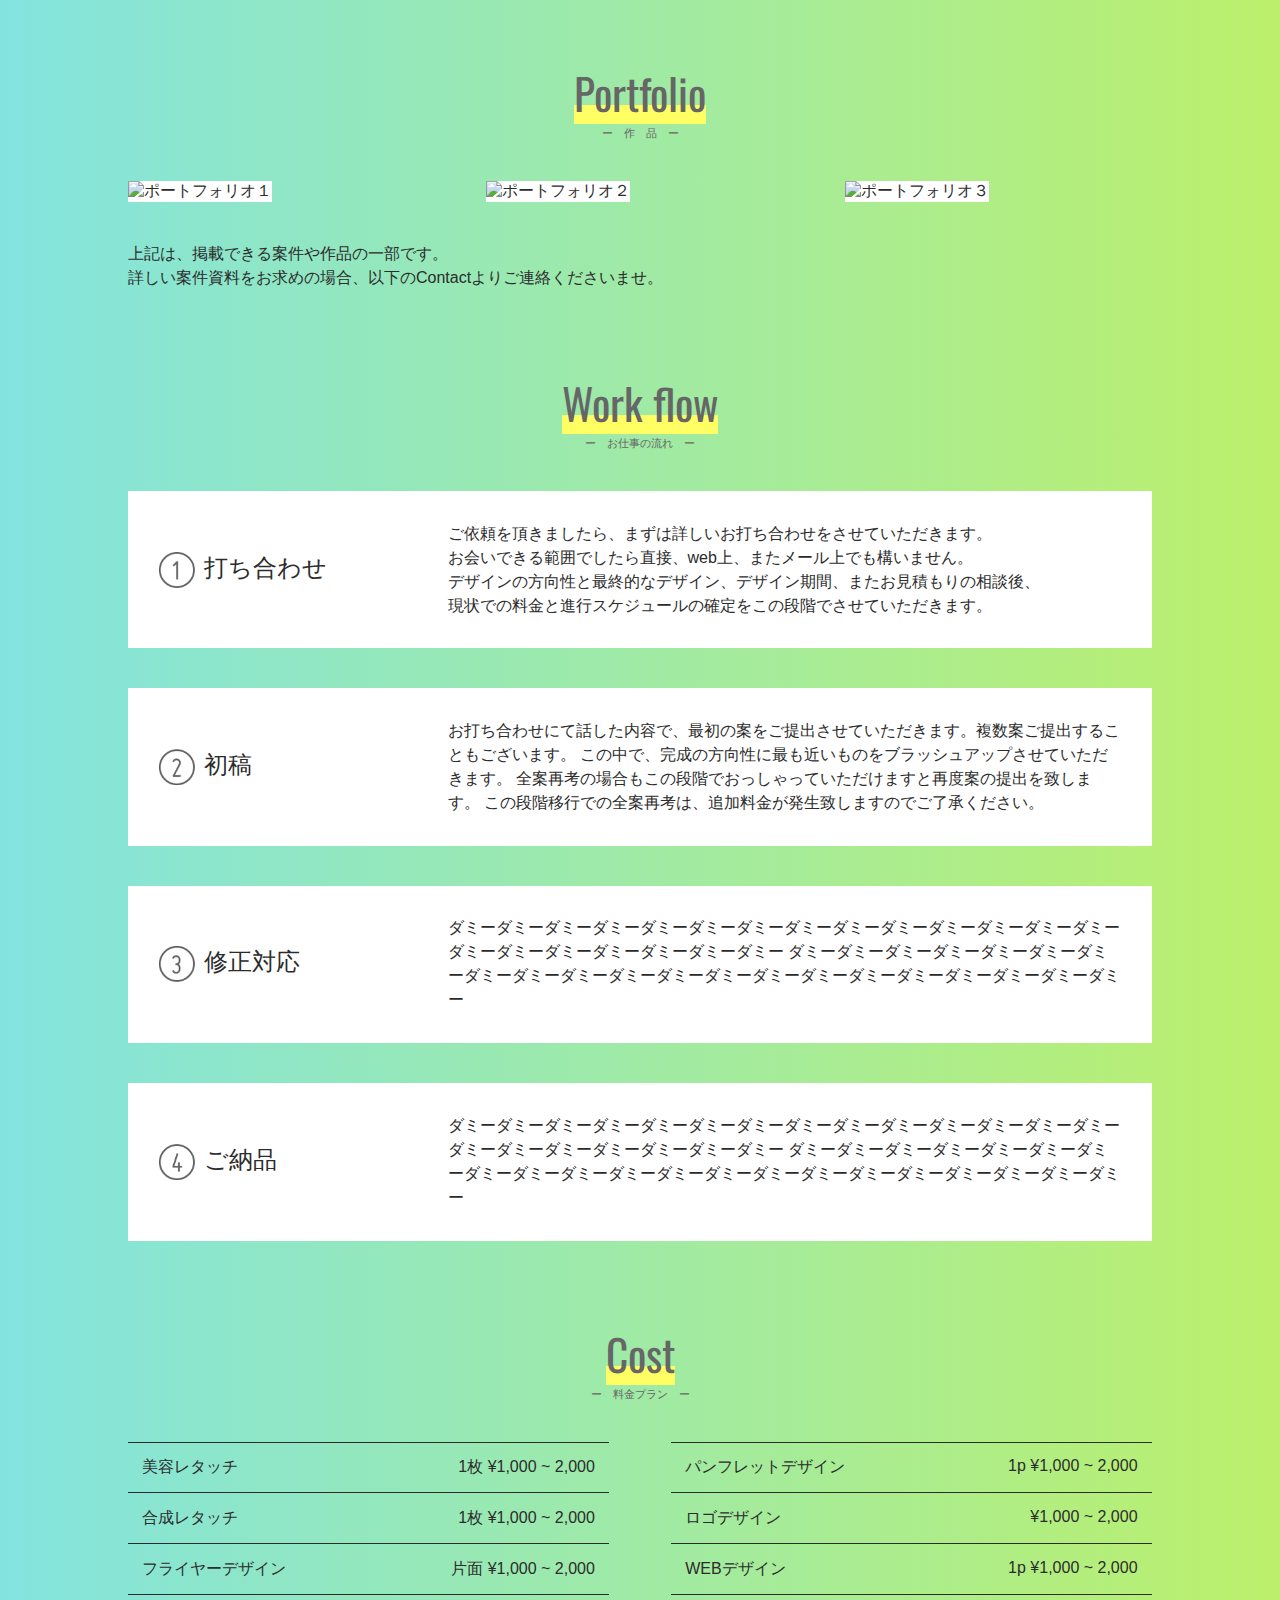
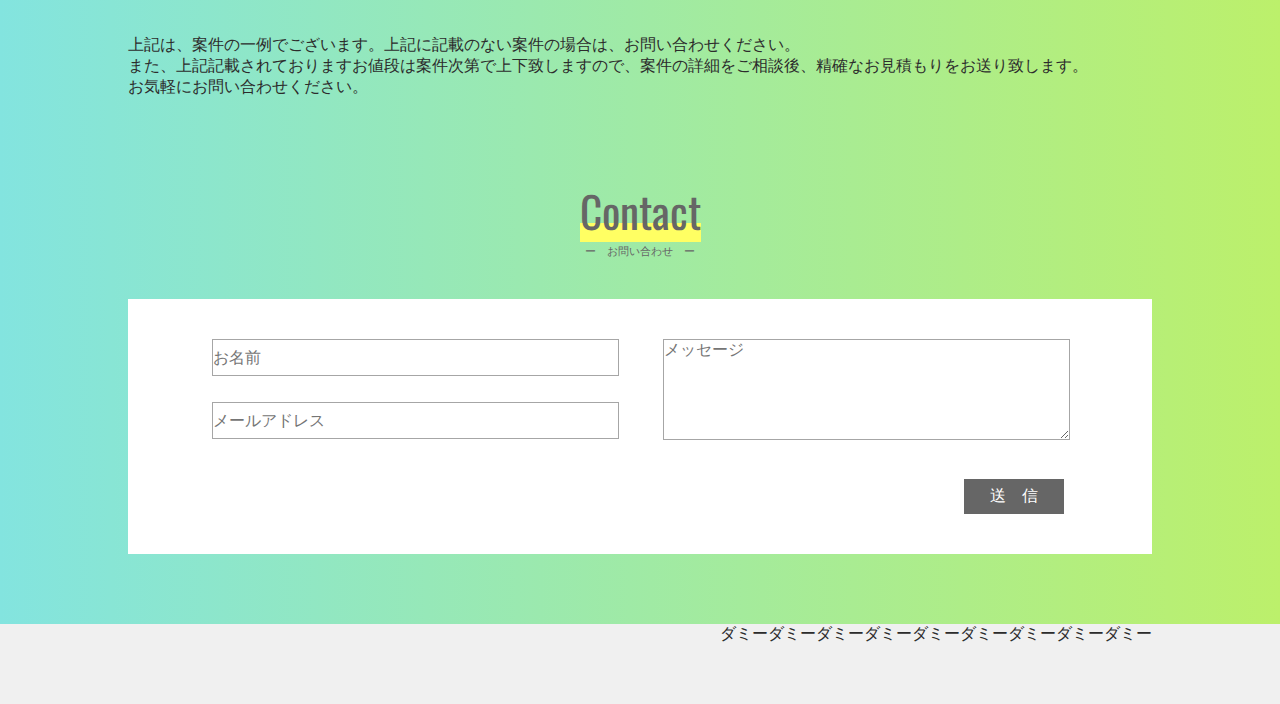
==== commit 74a98853: "不要コメント削除" ====
--- a/design_web_site/index.html
+++ b/design_web_site/index.html
@@ -19,17 +19,15 @@
     <!-- JS -->
     <script src="https://ajax.googleapis.com/ajax/libs/jquery/3.1.0/jquery.min.js"></script>
     <script type="text/javascript">
-        //スマホ用ハンバーガーメニュー
         $(function () {
-            //スマホの場合だけ
+            //スマホ用ハンバーガーメニュー
             if (window.matchMedia('(max-width: 735px)').matches) {
                 $('.Toggle').click(function () {
                     $(this).toggleClass('opened');
-
                     if ($(this).hasClass('opened')) {
-                        $('nav').addClass('opened');　 //クラスを付与
+                        $('nav').addClass('opened');
                     } else {
-                        $('nav').removeClass('opened'); //クラスを外す
+                        $('nav').removeClass('opened');
                     }
                 });
                 //メニュークリック後イベント時にもう１度Toggleクリック（メニューを閉じる）
--- a/design_web_site/css/common.css
+++ b/design_web_site/css/common.css
@@ -22,6 +22,7 @@
 body {
     background: rgb(240,240,240);
     font-family: "游ゴシック体", YuGothic, "游ゴシック Medium", "Yu Gothic Medium", "游ゴシック", "Yu Gothic", "メイリオ", sans-serif;
+    color: rgb(44,44,44);
 }
 
 header {
@@ -49,6 +50,9 @@
     align-items: center;
 }
 main #about{
+    margin-top: 80px;
+    margin-bottom: 80px;
+
     grid-row:1/2;
     grid-column:1/3;
     justify-self: center;
@@ -96,6 +100,12 @@
     text-align: center;
     color: rgb(102,102,102);
 }
+
+ main #retouch p
+,main #design p {
+    line-height: 1.5em;
+}
+
 
  main #retouch img
 ,main #design img {
@@ -104,11 +114,6 @@
     margin-bottom: 20px;
     margin-left: auto;
     margin-right: auto;
-}
-
- main #retouch p
-,main #design p {
-    line-height: 1.5em;
 }
 
 
@@ -162,7 +167,6 @@
     color: rgb(102,102,102);
 }
 article h1{
-    margin-top: 80px;
     margin-bottom: 0px;
     font-size: 2.7em;
 }
--- a/design_web_site/css/forsp.css
+++ b/design_web_site/css/forsp.css
@@ -11,43 +11,28 @@
 header {
 }
 
-nav ul{
-}
-
-nav ul li{
-}
-
- nav ul li a:link
-,nav ul li a:visited{
-    color: rgb(0, 0, 0);
-}
- nav ul li a:hover 
-,nav ul li a:active {
-    color: rgb(166, 166, 166);
-}
-
-
-
-
 
 /* ----------------- ハンバーガーメニュー用 ここから ----------------- */
 
 /*ナビメニューのスタイルを指定*/
 nav{
+    display: flex;
+    align-items: center;/*子要素の縦位置を中央寄せ*/
     position: fixed; /*表示位置を固定*/
+    top: 0;
+    left: 0;
     z-index: 2; /*重ね順を変更*/
-    top: 0; /*表示位置を指定*/
-    left: 0; /*表示位置を指定*/
-    background: rgb(0,0,0);
+    background: rgba(240,240,240,0.8);
     color: #000;
     text-align: center; /*テキストを中央揃え*/
-    width: 100%; /*全幅表示*/
+    /*フルスクリーン表示*/
+    width: 100%;
+    height: 100%;
     transform: translateY(-100%); /*ナビを上に隠す*/
     transition: all 0.6s; /*アニメーションの時間を指定*/
 }
 
 nav ul{
-    background: rgb(240,240,240);
     width: 100%;
     margin: 0 auto;
     padding: 0;
@@ -58,13 +43,8 @@
     list-style-type: none;
     padding: 0;
     width: 100%;
-    border-bottom: 1px dotted rgb(0, 0, 0);
-}
-
-nav ul li:last-child{
-    padding-bottom: 0;
-    border-bottom: none; /*最後のメニュー項目のみ下線を消す*/
-}
+}
+
 
 nav ul li a{
     display: block; /*クリックできる領域を広げる*/
@@ -72,6 +52,15 @@
     padding: 1em 0;
 }
 
+ nav ul li a:link
+,nav ul li a:visited{
+    color: rgb(0, 0, 0);
+}
+ nav ul li a:hover 
+,nav ul li a:active {
+    color: rgb(166, 166, 166);
+}
+
 /*トグルボタンが押されたときに付与するクラス*/
 nav.opened{
     transform: translateY(0%);
@@ -81,55 +70,58 @@
 .Toggle {
     display: block;
     position: fixed;    /* bodyに対しての絶対位置指定 */
-    right: 13px;
-    top: 12px;
-    width: 42px;
-    height: 42px;
+    right: 0px;
+    top: 0px;
+    width: 50px;
+    height: 50px;
     cursor: pointer;
     z-index: 3;
+    background: rgb(102,102,102);
+
 }
  
 .Toggle span {
     display: block;
     position: absolute;
-    width: 30px;
-    border-bottom: solid 3px #000;
+    width: 25px;
+    border-bottom: solid 2px rgb(255, 255, 255);
     -webkit-transition: .35s ease-in-out;   /*変化の速度を指定*/
     -moz-transition: .35s ease-in-out;      /*変化の速度を指定*/
     transition: .35s ease-in-out;           /*変化の速度を指定*/
-    left: 6px;
+    left: 14px;
 }
  
 .Toggle span:nth-child(1) {
-    top: 9px;
+    top: 14px;
 }
  
 .Toggle span:nth-child(2) {
-    top: 18px;
+    top: 22px;
 }
  
 .Toggle span:nth-child(3) {
-    top: 27px;
-}
- 
-/* 最初のspanをマイナス45度に */
+    top: 30px;
+}
+ 
+/* 最初のspanをマイナス45度に・色変更 */
 .Toggle.opened span:nth-child(1) {
-    top: 18px;
-    left: 6px;
+    top: 24px;
+    left: 14px;
     -webkit-transform: rotate(-45deg);
     -moz-transform: rotate(-45deg);
     transform: rotate(-45deg);
 }
  
-/* 2番目と3番目のspanを45度に */
+/* 2番目と3番目のspanを45度に・色変更 */
 .Toggle.opened span:nth-child(2),
 .Toggle.opened span:nth-child(3) {
-    top: 18px;
+    top: 24px;
     -webkit-transform: rotate(45deg);
     -moz-transform: rotate(45deg);
     transform: rotate(45deg);
 }
 
+
 /* ----------------- ハンバーガーメニュー用 ここまで ----------------- */
 
 
@@ -145,8 +137,12 @@
 
 main{
     /*gridの比率sp用*/
-    grid-template-rows: 2fr 3.5fr 5fr;/* 行の髙さの比率 3行*/
+    /* 行の髙さの比率は指定しない*/
     grid-template-columns:1fr 1fr;  /* 列の幅の比率 2列*/
+}
+
+main #about{
+    font-size: 12px;
 }
 
  main #retouch h1
@@ -161,13 +157,15 @@
 }
 
 
+
  main #retouch p
 ,main #design p {
-    font-size: 0.9em;
+    font-size: 8.6px;
 }
 
 
 main #self_introduction{
+     margin-top: 50px;
      padding-left: 10%; 
      padding-right: 10%;
      padding-top: 50px; 
@@ -202,6 +200,10 @@
 /*------------------------------------------------*/
 /* Portfolio～Contact */
 /*------------------------------------------------*/
+article h1{
+    margin-top: 140px;
+}
+
 /* Portfolio */
 #portfolio_image{
 }
@@ -234,7 +236,7 @@
 }
 
 article#cost dl div#plans_latter_half{
-    border-bottom: solid 1px rgb(42,42,42);
+    border-bottom: solid 1px rgb(44,44,44);
     width: 100%;
 }
 
@@ -248,7 +250,7 @@
 
 
 article#cost dl div.plan{
-    border-top: solid 1px rgb(42,42,42);
+    border-top: solid 1px rgb(44,44,44);
 }
 
 /* Contact */
--- a/design_web_site/css/forpc.css
+++ b/design_web_site/css/forpc.css
@@ -62,7 +62,7 @@
 
 #main_visual{
      background: url("../data/img/mainvisual_pc.jpg") no-repeat center center;
-     background-size:contain;
+     background-size:cover;
      width: 100%;
      height:620px;/* 縦幅のサイズを指定  */
 }
@@ -79,10 +79,6 @@
     -ms-grid-columns: 1fr 1fr;/*２列*/
 }
 
-main #about{
-    margin-top: 100px;
-    margin-bottom: 100px;
-}
 
  main #retouch h1
 ,main #design h1 {
@@ -124,6 +120,7 @@
 }
 
 
+
 /*ページの基本幅*/
 article,
 footer div{
@@ -135,6 +132,10 @@
 /*------------------------------------------------*/
 /* Portfolio～Contact */
 /*------------------------------------------------*/
+article h1{
+    margin-top: 80px;
+}
+
 /* Portfolio */
 #portfolio_image{
     /*pc用ではimgを横並びにする*/
@@ -182,7 +183,7 @@
 
 article#cost dl div#plans_first_half
 ,article#cost dl div#plans_latter_half{
-    border-bottom: solid 1px rgb(42,42,42);
+    border-bottom: solid 1px rgb(44,44,44);
     width: 50%;
 }
 
@@ -196,7 +197,7 @@
 
 
 article#cost dl div.plan{
-    border-top: solid 1px rgb(42,42,42);
+    border-top: solid 1px rgb(44,44,44);
 }
 
 /* Contact */
